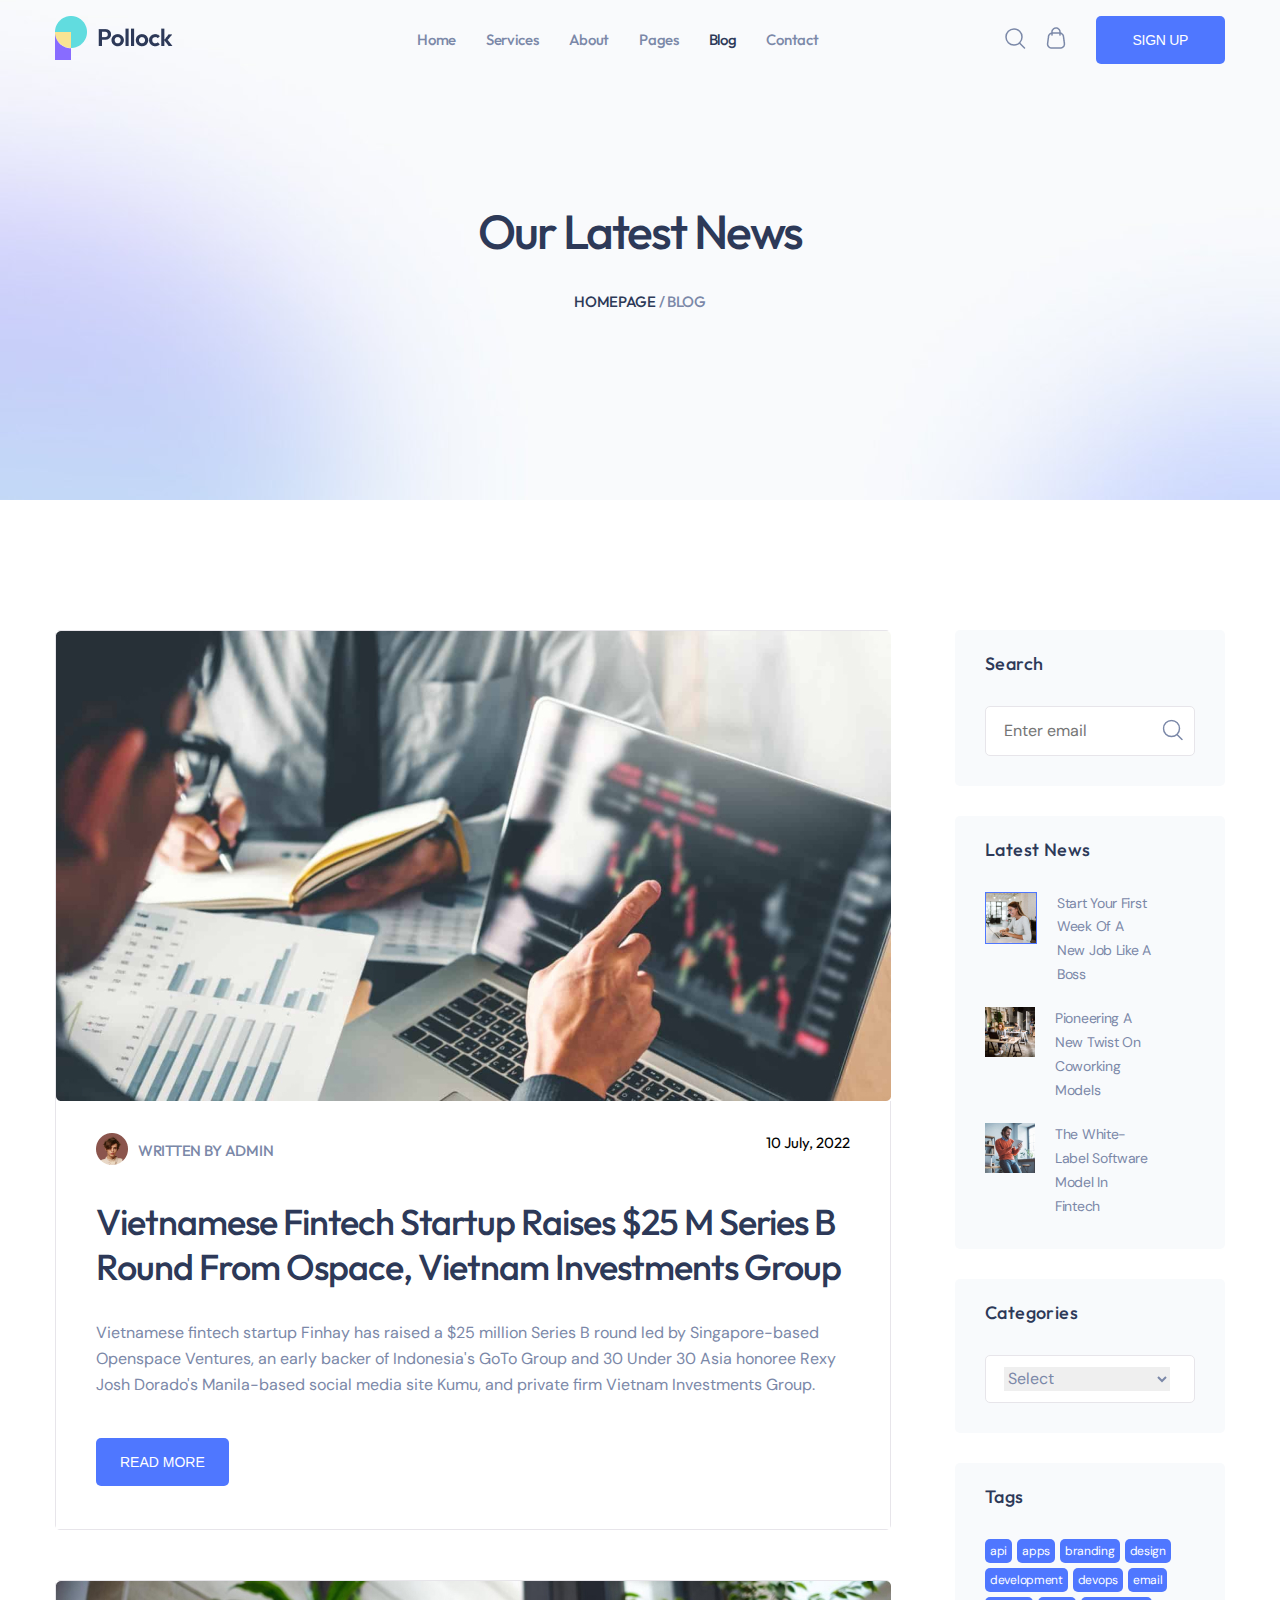
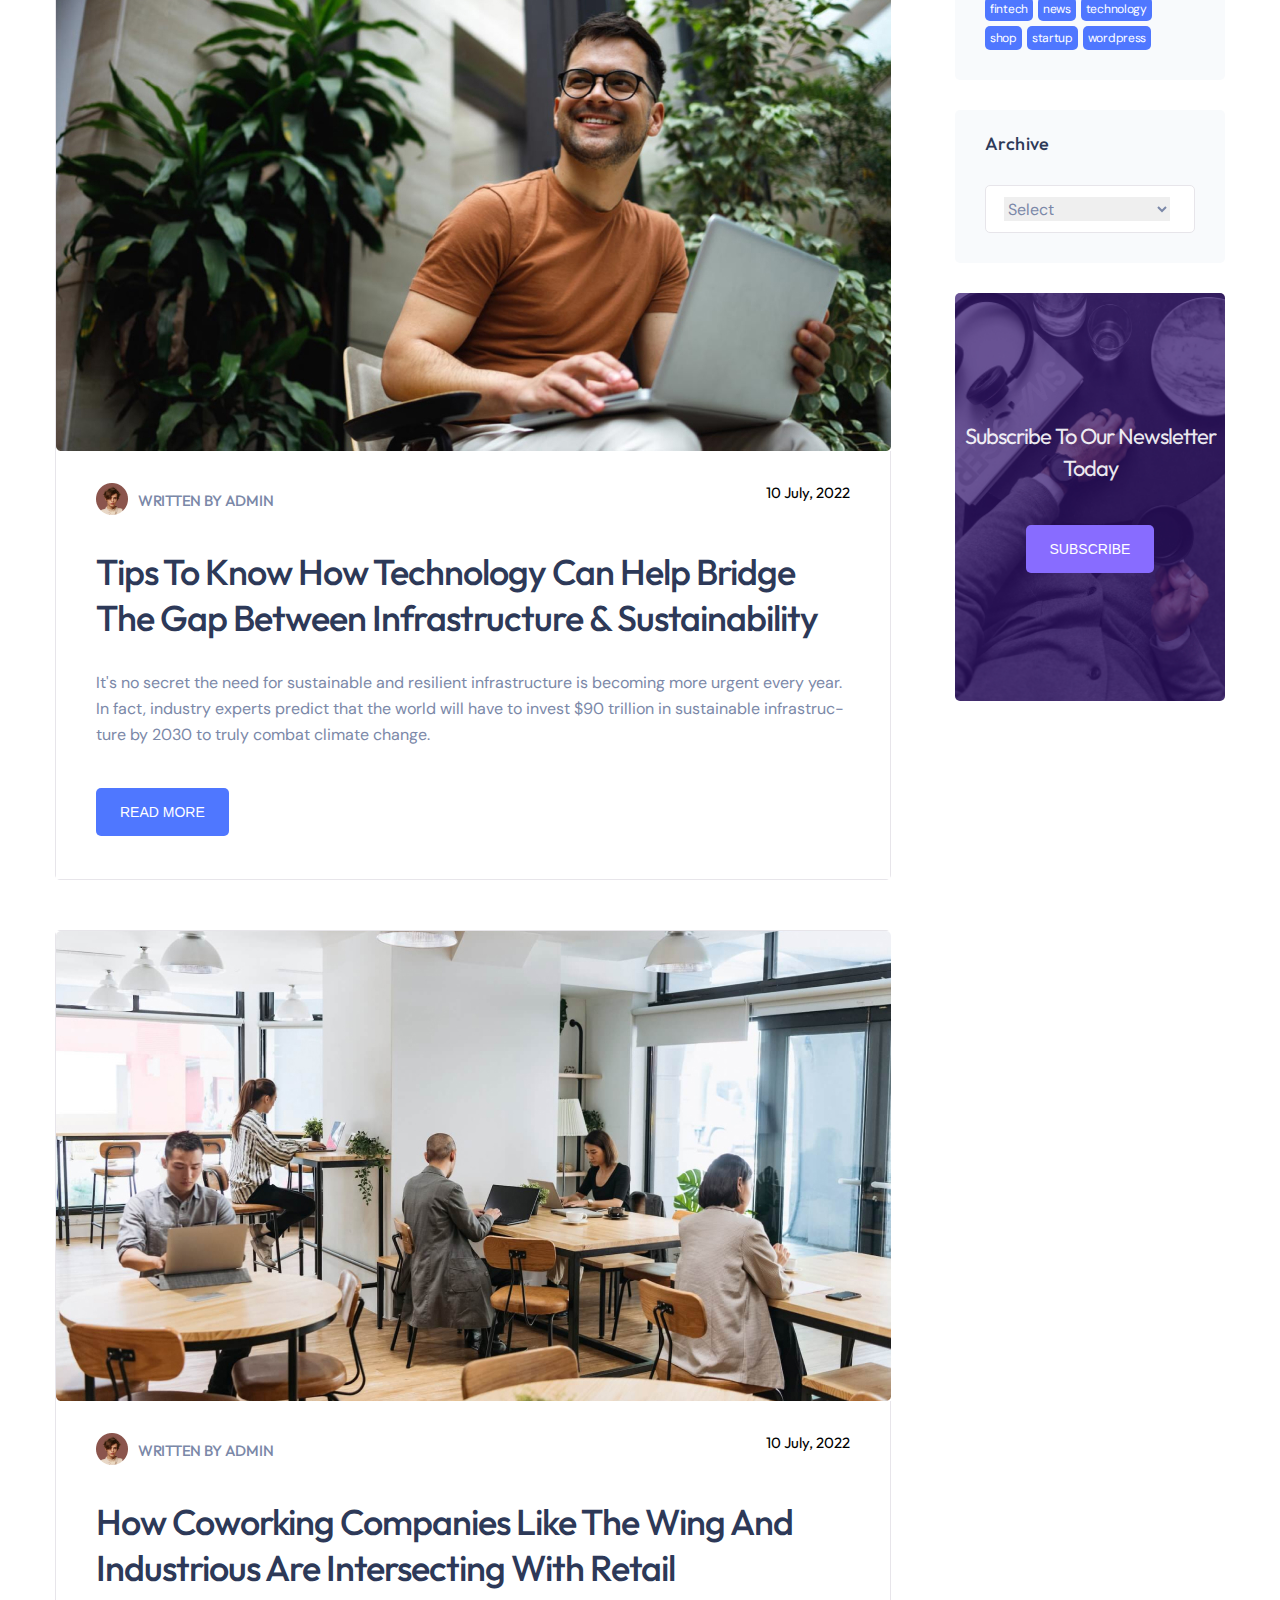
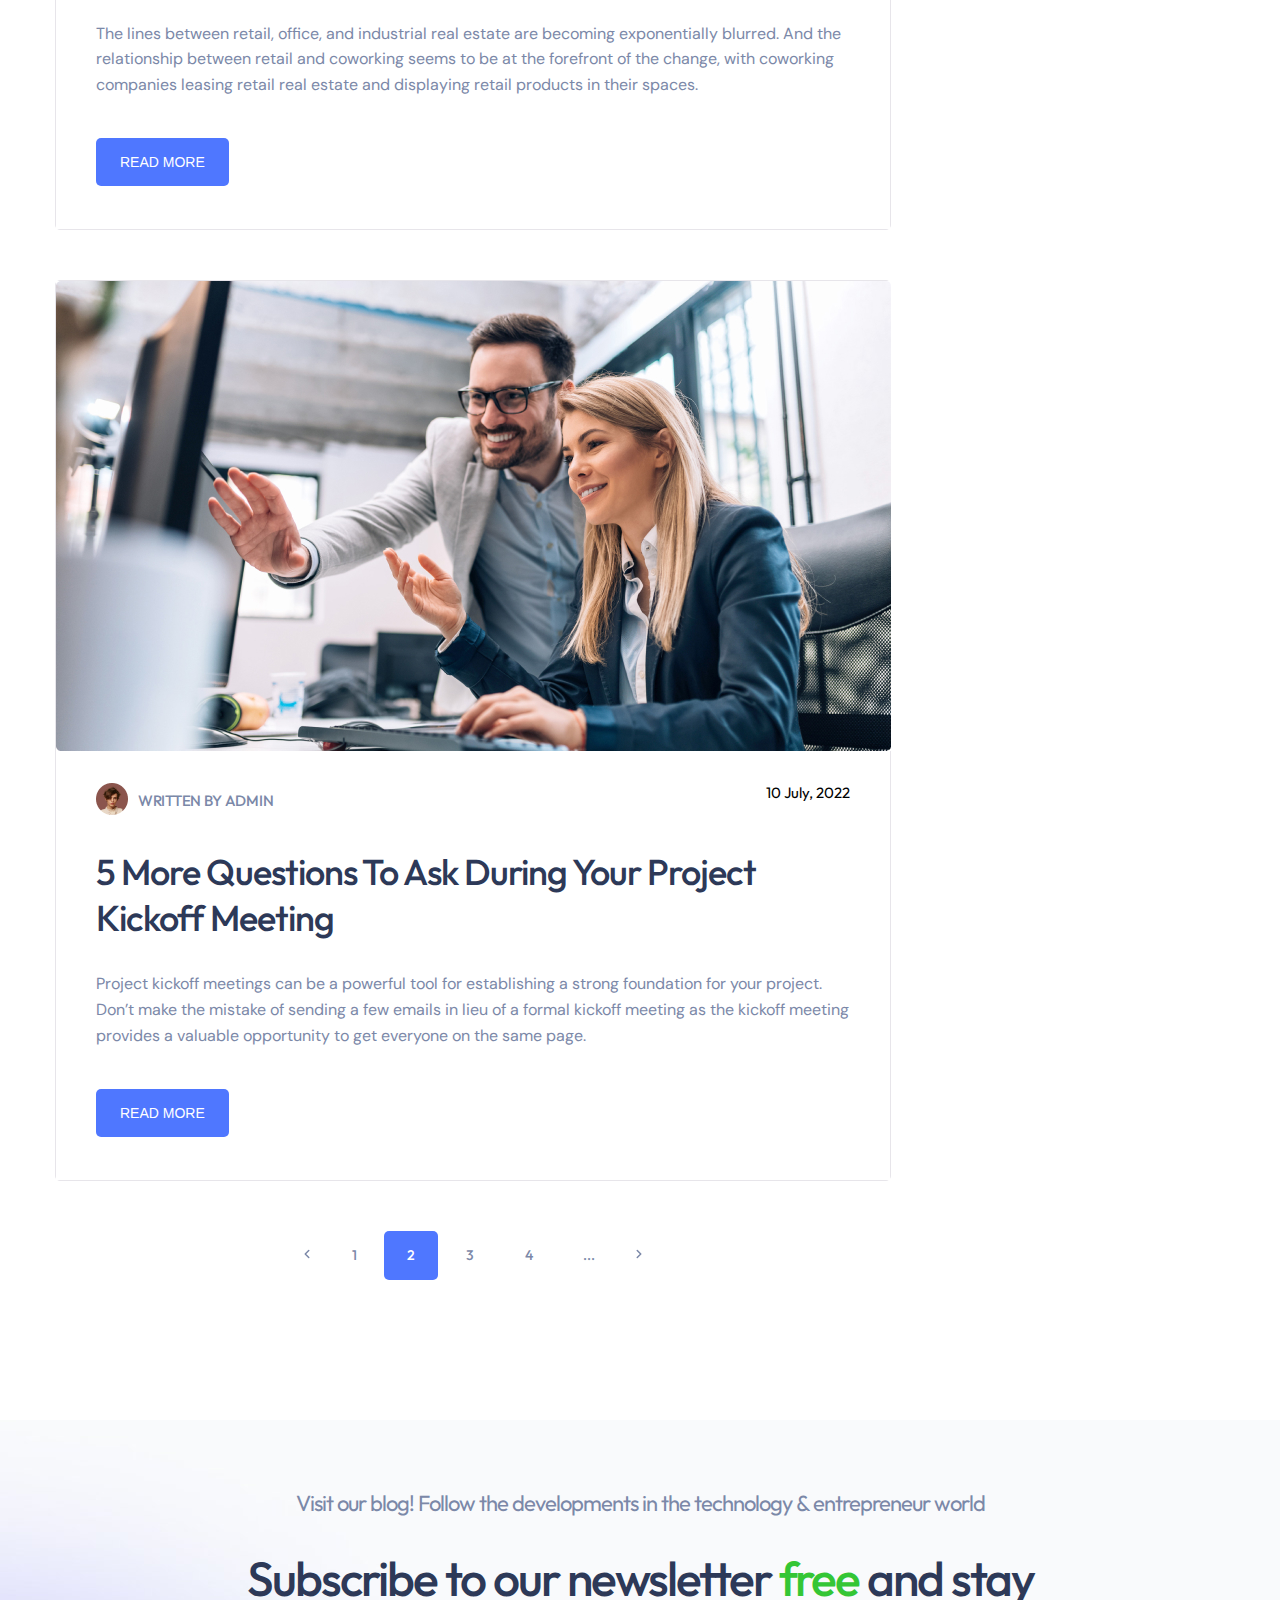
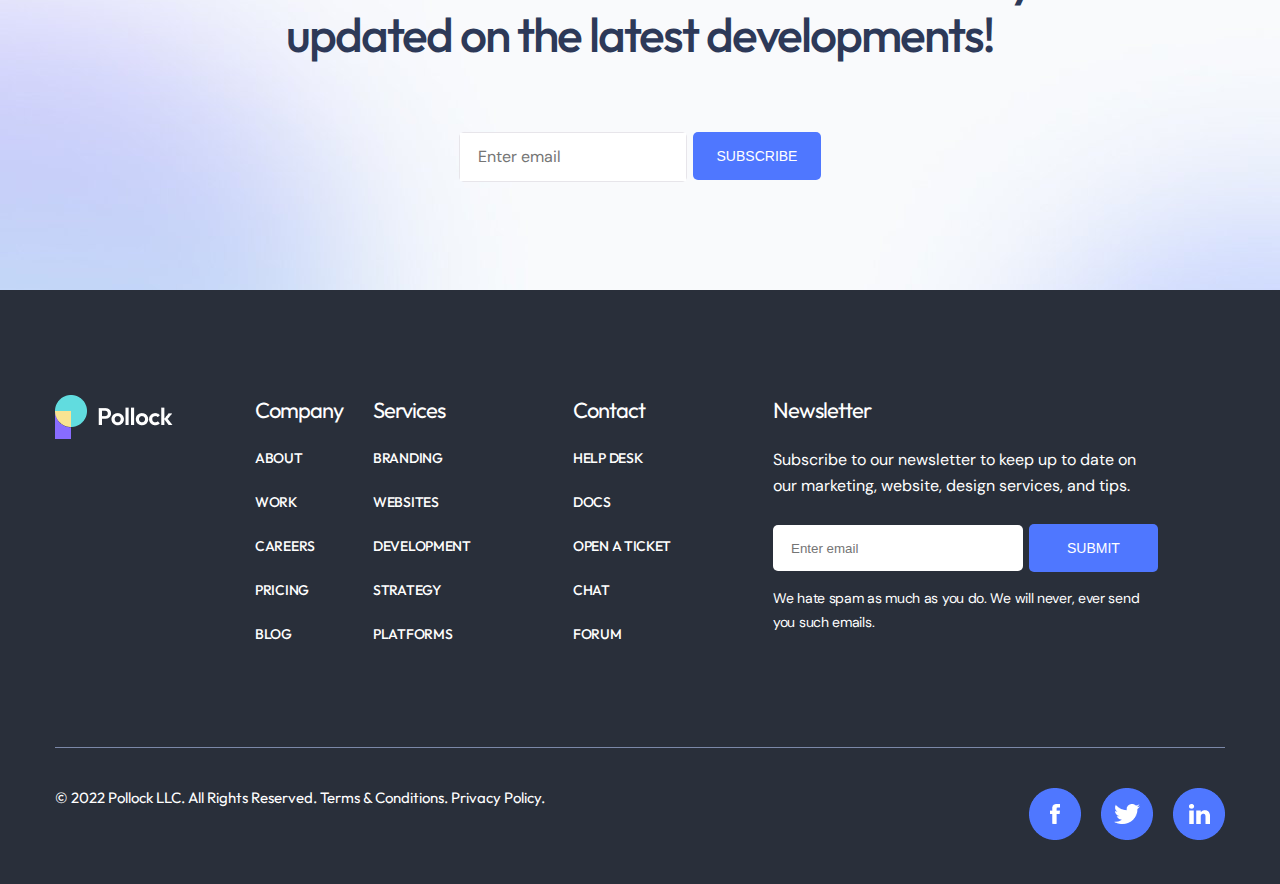
==== public/blogPage.html @ 0c89d036 "add page shopePage and blogPage" ====
<!DOCTYPE html>
<html lang="en">
  <head>
    <meta charset="UTF-8" />
    <meta name="viewport" content="width=device-width, initial-scale=1.0" />
    <link rel="stylesheet" href="../styles.css" />
    <link rel="preconnect" href="https://fonts.googleapis.com" />
    <link rel="preconnect" href="https://fonts.gstatic.com" crossorigin />
    <link
      href="https://fonts.googleapis.com/css2?family=DM+Sans:opsz@9..40&family=Outfit:wght@400;500&display=swap"
      rel="stylesheet"
    />
    <title>Blog Page</title>
  </head>
  <body>
    <div class="app">
      <div class="app-container">
        <div style="background: url(../images/BG.jpg) no-repeat left bottom">
          <header class="header">
            <div class="header__container container">
              <div class="header__logo">
                <div class="header__logo-img">
                  <img src="../images/Logo1.png" alt="logo" />
                </div>
              </div>

              <div class="navbar">
                <ul class="navbar__list-items">
                  <li class="navbar__list-item">
                    <a href="./index.html">Home</a>
                  </li>
                  <li class="navbar__list-item"><a href="#">Services</a></li>
                  <li class="navbar__list-item"><a href="#">About</a></li>
                  <li class="navbar__list-item">
                    <a href="./shopPage.html">Pages</a>
                  </li>
                  <li class="navbar__list-item navbar__list-active">
                    <a href="./blogPage.html">Blog</a>
                  </li>
                  <li class="navbar__list-item"><a href="#">Contact</a></li>
                </ul>
              </div>

              <div class="header__right">
                <div class="header__search-icon">
                  <svg
                    xmlns="http://www.w3.org/2000/svg"
                    width="21"
                    height="21"
                    viewBox="0 0 21 21"
                    fill="none"
                  >
                    <circle
                      cx="9"
                      cy="9"
                      r="8"
                      stroke="#7B88A8"
                      stroke-width="1.5"
                      stroke-linecap="round"
                      stroke-linejoin="round"
                    />
                    <path
                      d="M14.5 14.958L19.5 19.958"
                      stroke="#7B88A8"
                      stroke-width="1.5"
                      stroke-linecap="round"
                      stroke-linejoin="round"
                    />
                  </svg>
                </div>
                <div class="header__bag-icon">
                  <img src="../images/Bag.png" alt="bag-icon" />
                </div>
                <div class="header__sigup-btn">
                  <button class="btn btn-md btn-primary">
                    <span>Sign up</span>
                  </button>
                </div>
              </div>
            </div>
          </header>

          <section class="banner container">
            <div class="banner__content">
              <h1 class="banner__content-title heading heading--lg">
                Our Latest News
              </h1>
              <div class="banner__content-page">
                <p><span>Homepage</span> / Blog</p>
              </div>
            </div>
          </section>
        </div>

        <div class="blog-container container">
          <div class="row" style="margin: 0">
            <div class="post col" style="--col-lg: 9">
              <div class="post-container">
                <div class="post-item">
                  <div class="post-item__img">
                    <img src="../images/post-img1.jpg" alt="post-img" />
                  </div>

                  <div class="post-item__content">
                    <div class="post-item__info">
                      <div class="post-item__info-author">
                        <div class="post-item__author-img">
                          <img
                            src="../images/author-avt.png"
                            alt="author-avt"
                          />
                        </div>
                        <div class="post-info__author-name">
                          Written By Admin
                        </div>
                      </div>
                      <div class="post-info__date">10 July, 2022</div>
                    </div>

                    <h2 class="post-title">
                      Vietnamese Fintech Startup Raises $25 M Series B Round
                      From Ospace, Vietnam Investments Group
                    </h2>
                    <div class="post-description">
                      <p>
                        Vietnamese fintech startup Finhay has raised a $25
                        million Series B round led by Singapore-based Openspace
                        Ventures, an early backer of Indonesia's GoTo Group and
                        30 Under 30 Asia honoree Rexy Josh Dorado's Manila-based
                        social media site Kumu, and private firm Vietnam
                        Investments Group.
                      </p>
                    </div>
                    <div class="post-btn">
                      <button class="btn btn-md btn-primary">Read more</button>
                    </div>
                  </div>
                </div>

                <div class="post-item">
                  <div class="post-item__img">
                    <img src="../images/post-img2.jpg" alt="post-img" />
                  </div>

                  <div class="post-item__content">
                    <div class="post-item__info">
                      <div class="post-item__info-author">
                        <div class="post-item__author-img">
                          <img
                            src="../images/author-avt.png"
                            alt="author-avt"
                          />
                        </div>
                        <div class="post-info__author-name">
                          Written By Admin
                        </div>
                      </div>
                      <div class="post-info__date">10 July, 2022</div>
                    </div>

                    <h2 class="post-title">
                      Tips To Know How Technology Can Help Bridge The Gap
                      Between Infrastructure & Sustainability
                    </h2>
                    <div class="post-description">
                      <p>
                        It's no secret the need for sustainable and resilient
                        infrastructure is becoming more urgent every year. In
                        fact, industry experts predict that the world will have
                        to invest $90 trillion in sustainable infrastruc-ture by
                        2030 to truly combat climate change.
                      </p>
                    </div>
                    <div class="post-btn">
                      <button class="btn btn-md btn-primary">Read more</button>
                    </div>
                  </div>
                </div>

                <div class="post-item">
                  <div class="post-item__img">
                    <img src="../images/post-img3.jpg" alt="post-img" />
                  </div>

                  <div class="post-item__content">
                    <div class="post-item__info">
                      <div class="post-item__info-author">
                        <div class="post-item__author-img">
                          <img
                            src="../images/author-avt.png"
                            alt="author-avt"
                          />
                        </div>
                        <div class="post-info__author-name">
                          Written By Admin
                        </div>
                      </div>
                      <div class="post-info__date">10 July, 2022</div>
                    </div>

                    <h2 class="post-title">
                      How Coworking Companies Like The Wing And Industrious Are
                      Intersecting With Retail
                    </h2>
                    <div class="post-description">
                      <p>
                        The lines between retail, office, and industrial real
                        estate are becoming exponentially blurred. And the
                        relationship between retail and coworking seems to be at
                        the forefront of the change, with coworking companies
                        leasing retail real estate and displaying retail
                        products in their spaces.
                      </p>
                    </div>
                    <div class="post-btn">
                      <button class="btn btn-md btn-primary">Read more</button>
                    </div>
                  </div>
                </div>

                <div class="post-item">
                  <div class="post-item__img">
                    <img src="../images/post-img4.jpg" alt="post-img" />
                  </div>

                  <div class="post-item__content">
                    <div class="post-item__info">
                      <div class="post-item__info-author">
                        <div class="post-item__author-img">
                          <img
                            src="../images/author-avt.png"
                            alt="author-avt"
                          />
                        </div>
                        <div class="post-info__author-name">
                          Written By Admin
                        </div>
                      </div>
                      <div class="post-info__date">10 July, 2022</div>
                    </div>

                    <h2 class="post-title">
                      5 More Questions To Ask During Your Project Kickoff
                      Meeting
                    </h2>
                    <div class="post-description">
                      <p>
                        Project kickoff meetings can be a powerful tool for
                        establishing a strong foundation for your project. Don’t
                        make the mistake of sending a few emails in lieu of a
                        formal kickoff meeting as the kickoff meeting provides a
                        valuable opportunity to get everyone on the same page.
                      </p>
                    </div>
                    <div class="post-btn">
                      <button class="btn btn-md btn-primary">Read more</button>
                    </div>
                  </div>
                </div>

                <div class="pagination">
                  <div class="pagination-arrow__left">
                    <svg
                      xmlns="http://www.w3.org/2000/svg"
                      width="14"
                      height="14"
                      viewBox="0 0 14 14"
                      fill="none"
                    >
                      <path
                        d="M8.75 3.5L5.25 7L8.75 10.5"
                        stroke="#7B88A8"
                        stroke-width="1.5"
                        stroke-linecap="round"
                        stroke-linejoin="round"
                      />
                    </svg>
                  </div>

                  <div class="pagination-item">1</div>
                  <div class="pagination-item pagination-active">2</div>
                  <div class="pagination-item">3</div>
                  <div class="pagination-item">4</div>
                  <div class="pagination-item">...</div>

                  <div class="pagination-arrow__right">
                    <svg
                      xmlns="http://www.w3.org/2000/svg"
                      width="14"
                      height="14"
                      viewBox="0 0 14 14"
                      fill="none"
                    >
                      <path
                        d="M5.25 10.5L8.75 7L5.25 3.5"
                        stroke="#7B88A8"
                        stroke-width="1.5"
                        stroke-linecap="round"
                        stroke-linejoin="round"
                      />
                    </svg>
                  </div>
                </div>
              </div>
            </div>

            <div class="blogsidebar col" style="--col-lg: 3">
              <div class="blogsidebar-item">
                <div class="blogsidebar-item__search">
                  <h2 class="blogsidebar-item__search-title">Search</h2>
                  <div class="blogsidebar-item__search-box">
                    <div class="blogsidebar-item__search-input">
                      <input type="text" placeholder="Enter email" />
                    </div>
                    <div class="blogsidebar-item__search-icon">
                      <svg
                        xmlns="http://www.w3.org/2000/svg"
                        width="21"
                        height="21"
                        viewBox="0 0 21 21"
                        fill="none"
                      >
                        <circle
                          cx="9"
                          cy="9"
                          r="8"
                          stroke="#7B88A8"
                          stroke-width="1.5"
                          stroke-linecap="round"
                          stroke-linejoin="round"
                        />
                        <path
                          d="M14.5 14.958L19.5 19.958"
                          stroke="#7B88A8"
                          stroke-width="1.5"
                          stroke-linecap="round"
                          stroke-linejoin="round"
                        />
                      </svg>
                    </div>
                  </div>
                </div>
              </div>
              <div class="blogsidebar-item">
                <div class="blogsidebar-news">
                  <h2 class="blogsidebar-news__title">Latest News</h2>

                  <div class="blogsidebar-news__item">
                    <div
                      class="blogsidebar-news__item-img blogsidebar-news__item-img-active"
                    >
                      <img src="../images/news-img1.jpg" alt="news-img" />
                    </div>
                    <div class="blogsidebar-news__item-title">
                      <p>Start Your First Week Of A New Job Like A Boss</p>
                    </div>
                  </div>

                  <div class="blogsidebar-news__item">
                    <div class="blogsidebar-news__item-img">
                      <img src="../images/news-img2.jpg" alt="news-img" />
                    </div>
                    <div class="blogsidebar-news__item-title">
                      <p>Pioneering A New Twist On Coworking Models</p>
                    </div>
                  </div>

                  <div class="blogsidebar-news__item">
                    <div class="blogsidebar-news__item-img">
                      <img src="../images/news-img3.jpg" alt="news-img" />
                    </div>
                    <div class="blogsidebar-news__item-title">
                      <p>The White-Label Software Model In Fintech</p>
                    </div>
                  </div>
                </div>
              </div>

              <div class="blogsidebar-item">
                <div class="blogsidebar-category">
                  <h2 class="blogsidebar-category__title">Categories</h2>
                  <div class="blogsidebar-select">
                    <select>
                      <option>Select</option>
                    </select>
                  </div>
                </div>
              </div>

              <div class="blogsidebar-item">
                <div class="blogsidebar-tags">
                  <h2 class="blogsidebar-tags__title">Tags</h2>

                  <div class="blogsidebar-tags__list">
                    <div class="blogsidebar-tags__item">api</div>
                    <div class="blogsidebar-tags__item">apps</div>
                    <div class="blogsidebar-tags__item">branding</div>
                    <div class="blogsidebar-tags__item">design</div>
                    <div class="blogsidebar-tags__item">development</div>
                    <div class="blogsidebar-tags__item">devops</div>
                    <div class="blogsidebar-tags__item">email</div>
                    <div class="blogsidebar-tags__item">fintech</div>
                    <div class="blogsidebar-tags__item">news</div>
                    <div class="blogsidebar-tags__item">technology</div>
                    <div class="blogsidebar-tags__item">shop</div>
                    <div class="blogsidebar-tags__item">startup</div>
                    <div class="blogsidebar-tags__item">wordpress</div>
                  </div>
                  <div></div>
                </div>
              </div>

              <div class="blogsidebar-item">
                <div class="blogsidebar-archive">
                  <h2 class="blogsidebar-category__title">Archive</h2>
                  <div class="blogsidebar-select">
                    <select>
                      <option>Select</option>
                    </select>
                  </div>
                </div>
              </div>

              <div class="blogsidebar-item">
                <div class="blogsidebar-subscribe">
                  <h2 class="blogsidebar-subscribe__title">
                    Subscribe To Our Newsletter Today
                  </h2>
                  <div class="blogsidebar-subscribe__btn">
                    <button class="btn btn-primary btn-md">Subscribe</button>
                  </div>
                </div>
              </div>
            </div>
          </div>
        </div>

        <div
          div
          style="background: url(../images/BG.jpg) no-repeat left bottom"
        >
          <div class="blog-subscribe container">
            <div class="blog-subscribe__description">
              Visit our blog! Follow the developments in the technology &
              entrepreneur world
            </div>
            <h2 class="blog-subscribe__title">
              Subscribe to our newsletter <span>free</span> and stay updated on
              the latest developments!
            </h2>
            <div class="blog-subscribe__box">
              <div class="blog-subscribe__input">
                <input type="text" placeholder="Enter email" />
              </div>
              <div class="blog-subscribe__btn">
                <button class="btn btn-md btn-primary">Subscribe</button>
              </div>
            </div>
          </div>
        </div>

        <footer class="footer">
          <div class="footer-container container">
            <div class="footer-top row">
              <div class="footer-top__item col" style="--col-lg: 2">
                <div class="footer-top__item-logo">
                  <img src="../images/Logo.png" alt="logo" />
                </div>
              </div>

              <div class="footer-top__item col" style="-col-lg: 2">
                <div class="footer-top__detail">
                  <h4 class="footer-top__detail-title">company</h4>
                  <ul class="footer-top__detail-list">
                    <li class="footer-top__detail-item">
                      <a href="#">about</a>
                    </li>
                    <li class="footer-top__detail-item">
                      <a href="#">work</a>
                    </li>
                    <li class="footer-top__detail-item">
                      <a href="#">careers</a>
                    </li>
                    <li class="footer-top__detail-item">
                      <a href="#">pricing</a>
                    </li>
                    <li class="footer-top__detail-item">
                      <a href="#">blog</a>
                    </li>
                  </ul>
                </div>
              </div>

              <div class="footer-top__item col" style="--col-lg: 2">
                <div class="footer-top__detail">
                  <h4 class="footer-top__detail-title">Services</h4>
                  <ul class="footer-top__detail-list">
                    <li class="footer-top__detail-item">
                      <a href="#">Branding</a>
                    </li>
                    <li class="footer-top__detail-item">
                      <a href="#">Websites</a>
                    </li>
                    <li class="footer-top__detail-item">
                      <a href="#">Development</a>
                    </li>
                    <li class="footer-top__detail-item">
                      <a href="#">Strategy</a>
                    </li>
                    <li class="footer-top__detail-item">
                      <a href="#">Platforms</a>
                    </li>
                  </ul>
                </div>
              </div>

              <div class="footer-top__item col" style="--col-lg: 2">
                <div class="footer-top__detail">
                  <h4 class="footer-top__detail-title">Contact</h4>
                  <ul class="footer-top__detail-list">
                    <li class="footer-top__detail-item">
                      <a href="#">Help Desk</a>
                    </li>
                    <li class="footer-top__detail-item">
                      <a href="#">Docs</a>
                    </li>
                    <li class="footer-top__detail-item">
                      <a href="#">Open a Ticket</a>
                    </li>
                    <li class="footer-top__detail-item">
                      <a href="#">Chat</a>
                    </li>
                    <li class="footer-top__detail-item">
                      <a href="#">Forum</a>
                    </li>
                  </ul>
                </div>
              </div>

              <div class="footer-top__item col" style="--col-lg: 4">
                <div class="footer-top__detail">
                  <h4 class="footer-top__detail-title">Newsletter</h4>
                  <div class="footer-top__detail-description">
                    <p>
                      Subscribe to our newsletter to keep up to date on our
                      marketing, website, design services, and tips.
                    </p>
                  </div>
                  <div class="footer-top__detail-submit">
                    <div class="footer-top__detail-submit-input">
                      <input type="text" placeholder="Enter email" />
                    </div>
                    <div class="footer-top__detail-submit-btn">
                      <button class="btn btn-md btn-primary">
                        <span>Submit</span>
                      </button>
                    </div>
                  </div>
                  <div class="footer-top__detail-description-2">
                    <p>
                      We hate spam as much as you do. We will never, ever send
                      you such emails.
                    </p>
                  </div>
                </div>
              </div>
            </div>

            <div class="footer-bottom">
              <div class="footer-bottom__copy-right">
                <p>
                  © 2022 Pollock LLC. All Rights Reserved. Terms & Conditions.
                  Privacy Policy.
                </p>
              </div>
              <div class="footer-bottom__social">
                <div>
                  <a href="#"
                    ><img src="../images/Facebook.png" alt="facebook"
                  /></a>
                </div>
                <div>
                  <a href="#"
                    ><img src="../images/Twitter.png" alt="twitter"
                  /></a>
                </div>
                <div>
                  <a href="#"
                    ><img src="../images/LinkedIn.png" alt="linkedin"
                  /></a>
                </div>
              </div>
            </div>
          </div>
        </footer>
      </div>
    </div>
  </body>
</html>
---- styles.css ----
* {
  padding: 0;
  margin: 0;
  box-sizing: border-box;
}

:root {
  --grid: 12;
  --grid-container-width: 1200px;
  --grid-container-gap: 15px;
  --grid-col-gap-vertical: 30px;
  --grid-col-gap-horizontal: 30px;
  --primary-color: #4f77ff;
  --text-color: #2d3958;
  --sub-text-color: #7b88a8;
  --lines-gray-line: #e7e5ea;
  --bgbg-light-alt: #f7f5f1;
  --bgbg-light: #f8fafc;
  --text-color-purple: #886cff;
  --action-green: #34c635;
  --bgbg-gray: #292f3a;
  --line-color: #7b88a8;
  --text-text: #888682;
}

body {
  font-size: 15px;
  font-family: "Outfit", sans-serif;
}

.container {
  max-width: var(--grid-container-width);
  margin: auto;
  padding-left: var(--grid-container-gap);
  padding-right: var(--grid-container-gap);
}

.row {
  display: flex;
  flex-wrap: wrap;
  margin-left: calc(var(--grid-col-gap-horizontal) / -2);
  margin-right: calc(var(--grid-col-gap-horizontal) / -2);
  margin-top: calc(var(--grid-col-gap-vertical) * -1);
}

.col {
  width: calc(var(--col-xs) / var(--grid) * 100%);
  padding-left: calc(var(--grid-col-gap-horizontal) / 2);
  padding-right: calc(var(--grid-col-gap-horizontal) / 2);
  padding-top: var(--grid-col-gap-vertical);
}

@media (max-width: 768px) {
  .col {
    width: calc(var(--col-sm) / var(--grid) * 100%);
  }
}
@media (min-width: 769px) and (max-width: 992px) {
  .col {
    width: calc(var(--col-md) / var(--grid) * 100%);
  }
}
@media (min-width: 1100px) {
  .col {
    width: calc(var(--col-lg) / var(--grid) * 100%);
  }
}
.header {
  padding-top: 16px;
}

.header__container {
  display: flex;
  justify-content: space-between;
}

.header__logo {
  display: flex;
  align-items: center;
  gap: 10px;
}

.navbar {
  display: flex;
  align-items: center;
}

.navbar__list-items {
  display: flex;
  list-style: none;
  gap: 30px;
}

.navbar__list-item a {
  color: var(--sub-text-color);
  text-decoration: none;
  font-weight: 500;
  line-height: 160%;
  letter-spacing: -0.3px;
}

.navbar__list-active a {
  color: var(--text-color);
}

.header__right {
  display: flex;
  align-items: center;
}

.header__bag-icon {
  margin: 0 30px 0 20px;
}

.header__sigup-btn button {
  letter-spacing: -0.3px;
}
.header__sigup-btn button span {
  padding: 0 13px;
}

.hero {
  padding-top: 152px;
  padding-bottom: 512px;
}

.hero__content {
  display: flex;
  flex-direction: column;
  align-items: center;
}

.hero__content-title {
  padding: 0 250px;
  font-size: 72px;
  font-style: normal;
  font-weight: 500;
  line-height: 108.333%; /* 108.333% */
  letter-spacing: -2px;
  text-align: center;
  color: var(--text-color);
}

.hero__content-description {
  margin-top: 39px;
  max-width: 48%;
}
.hero__content-description p {
  font-size: 18px;
  font-weight: 400;
  line-height: 155.556%;
  letter-spacing: -0.3;
  font-family: "DM Sans", sans-serif;
  color: var(--sub-text-color);
  text-align: center;
}

.hero__booking {
  margin-top: 70px;
  display: flex;
  align-items: center;
}

.hero__booking-btn span {
  padding: 0 4px;
}

.hero__instruct {
  display: flex;
  align-items: center;
}

.hero__instruct-playicon {
  fill: var(--bgbg-white, #fff);
  filter: drop-shadow(0px 5px 20px rgba(18, 2, 47, 0.15));
}

.hero__instruct-description {
  text-transform: uppercase;
  font-size: 15px;
  font-style: normal;
  font-weight: 500;
  line-height: 160%;
  letter-spacing: -0.3px;
}

.hero__imgs .hero__img-1 {
  position: absolute;
  top: 357px;
  left: 220px;
}
.hero__imgs .hero__img-2 {
  position: absolute;
  top: 299px;
  right: 134px;
}
.hero__imgs .hero__img-3 {
  position: absolute;
  top: 680px;
  left: 584px;
}
.hero__imgs .hero__img-4 {
  position: absolute;
  top: 469px;
  right: 418px;
}
.hero__imgs .hero__img-item {
  position: relative;
  display: flex;
  align-items: flex-end;
  gap: 10px;
}
.services {
  padding-top: 120px;
  position: relative;
}

.services__content {
  display: flex;
  flex-direction: column;
  align-items: center;
  justify-content: center;
  text-align: center;
  gap: 30px;
}

.services__content-title {
  padding: 0 180px;
  text-transform: capitalize;
}

.services__content-description {
  color: var(--sub-text-color);
  font-family: " DM Sans", sans-serif;
  font-size: 18px;
  font-style: normal;
  font-weight: 400;
  line-height: 28px; /* 155.556% */
  letter-spacing: -0.3px;
}

.services__card {
  margin-top: 80px;
  justify-content: center;
  gap: 30px;
}

.services__card-item {
  border: 1px solid var(--lines-gray-line);
  width: 370px;
  height: 330px;
  border-radius: 12px;
}
.services__card-item:hover {
  box-shadow: 0px 20px 50px 0px rgba(79, 119, 255, 0.2);
  cursor: pointer;
}
.services__card-item .services__card-content {
  display: flex;
  flex-direction: column;
  justify-content: center;
  align-items: center;
  text-align: center;
}
.services__card-item .services__card-content .services__card-img {
  padding-top: 10px;
}
.services__card-item .services__card-content .services__card-title {
  margin: 38px 0 20px;
  font-size: 22px;
  font-style: normal;
  font-weight: 400;
  line-height: 145.455%; /* 145.455% */
  letter-spacing: -1px;
}
.services__card-item .services__card-content .services__card-description {
  font-size: 16px;
  font-style: normal;
  font-weight: 400;
  line-height: 162.5%; /* 162.5% */
  color: var(--sub-text-color);
  width: 270px;
  margin-bottom: 64px;
}

.services__btn-view {
  display: flex;
  justify-content: center;
  align-items: center;
  margin-top: 70px;
}

.services__uinion {
  position: absolute;
  top: 640px;
  right: -54px;
}

.cooperate {
  margin-top: 120px;
  display: flex;
  flex-direction: column;
  align-items: center;
}

.cooperate__title {
  margin-bottom: 80px;
  letter-spacing: -1px;
  text-align: center;
  color: #000 !important;
  font-size: 36px;
  line-height: 127.778%;
  font-style: normal;
  color: var(--text-color);
  font-weight: 500;
}

.cooperate__items {
  width: 915px;
}

.btn {
  text-transform: uppercase;
  color: #fff;
  border: none;
  border-radius: 5px;
  font-weight: 500;
  line-height: 24px;
}
.btn:hover {
  cursor: pointer;
}

.btn-primary {
  background-color: var(--primary-color);
}

.btn-secondary {
  background-color: var(--action-green);
}

.btn-sm {
  padding: 4px 12px;
}

.btn-md {
  font-size: 14px;
  padding: 12px 24px;
}

.btn-lg {
  font-size: 15px;
  padding: 16px 24px 16px 24px;
}

.btn-toggled {
  height: 33px;
  width: 72px;
  border-radius: 20px;
  background-color: #e7e5ea;
  position: relative;
  transition: all 0.3s ease;
}
.btn-toggled:hover {
  cursor: pointer;
}
.btn-toggled .status {
  height: 21px;
  width: 21px;
  border-radius: 50%;
  background-color: var(--action-green);
  position: absolute;
  top: 6px;
  right: 30px;
  transition: transform 0.8s ease;
  transform: translateX(-50%);
}
.btn-toggled .actived {
  left: unset;
  left: 30px;
  transform: translateX(50%);
}

.office-options {
  margin-top: 120px;
}

.office-options__container {
  width: 1300px;
  margin: 0 auto;
  padding: 100px 65px;
  background-color: var(--bgbg-light-alt);
  display: flex;
  justify-content: space-between;
  align-items: center;
}

.office-options__title {
  font-size: 36px;
  font-style: normal;
  font-weight: 500;
  line-height: 127.778%; /* 127.778% */
  letter-spacing: -1px;
  color: var(--text-color);
  padding-right: 70px;
}

.office-options__item {
  display: flex;
  gap: 30px;
}

.office-options__img img {
  border-radius: 50%;
}

.office-options__item-img-meeting {
  height: 70px;
  width: 70px;
  border-radius: 50%;
  background-color: var(--primary-color);
  display: flex;
  justify-content: center;
  align-items: center;
}

.office-options__content {
  display: flex;
  flex-direction: column;
  gap: 10px;
}

.office-options__content-title {
  letter-spacing: 0.4px;
  font-size: 18px;
  font-style: normal;
  font-weight: 500;
  line-height: 155.556%; /* 155.556% */
  color: var(--text-color);
}

.office-options__content-description {
  font-size: 16px;
  font-style: normal;
  font-weight: 400;
  line-height: 162.5%; /* 162.5% */
  color: var(--sub-text-color);
  width: 270px;
}

.office-feature {
  padding-top: 120px;
}

.office-feature__container {
  display: flex;
  gap: 130px;
  position: relative;
}

.office-feature__left {
  padding-bottom: 120px;
}

.office-feature__img {
  width: 670px;
  height: 500px;
  border-radius: 20px;
}

.office-feature__info {
  display: flex;
  justify-content: space-between;
  margin: 40px 0 25px;
}

.office-feature__address {
  letter-spacing: -1px;
  font-size: 22px;
  font-style: normal;
  font-weight: 400;
  line-height: 145.455%; /* 145.455% */
  letter-spacing: -1px;
}

.office-feature__price {
  font-size: 22px;
  font-style: normal;
  font-weight: 400;
  line-height: 145.455%; /* 145.455% */
  letter-spacing: -1px;
  color: var(--sub-text-color);
}

.office-feature__description {
  font-size: 18px;
  font-style: normal;
  font-weight: 400;
  line-height: 155.556%; /* 155.556% */
  letter-spacing: -0.3px;
  color: var(--sub-text-color);
  padding-right: 130px;
}

.office-feature__title {
  letter-spacing: -0.84px;
}

.office-feature__description-2 {
  margin: 40px 0 60px;
  padding-right: 20px;
}
.office-feature__description-2 p {
  color: var(--sub-text-color);
  font-size: 18px;
  font-style: normal;
  font-weight: 400;
  line-height: 155.556%; /* 155.556% */
  letter-spacing: -0.3px;
}

.office-feature__view-all {
  display: flex;
  gap: 10px;
}

.office-feature__view-title {
  font-size: 15px;
  font-style: normal;
  font-weight: 500;
  line-height: 171.429%; /* 160% */
  letter-spacing: -0.3px;
  text-transform: uppercase;
  color: var(--text-color-purple);
}

.office-feature__direct-btn {
  display: flex;
  gap: 15px;
  margin-top: 98px;
}
.office-feature__direct-btn .office-feature__btn-right img:hover {
  cursor: pointer;
  fill: var(#fff);
  filter: drop-shadow(0px 20px 50px rgba(79, 119, 255, 0.2));
  border-radius: 50%;
  border: 1px solid #fff;
}

.office-feature__union {
  position: absolute;
  top: 440px;
  left: -70px;
}

.office-space {
  background-color: var(--bgbg-light-alt);
}

.office-space__container {
  position: relative;
}

.office-space__heading {
  padding: 110px 0 900px;
  display: flex;
  flex-direction: column;
  gap: 30px;
  justify-content: center;
  align-items: center;
  text-align: center;
}

.office-space__title {
  color: var(--text-color);
  padding: 0 130px;
}

.office-space__description {
  color: var(--sub-text-color);
  font-size: 18px;
  font-style: normal;
  font-weight: 400;
  line-height: 155.556%; /* 155.556% */
  letter-spacing: -0.3px;
}

.office-space__info {
  width: 570px;
  border-radius: 20px;
  padding: 60px 100px 40px;
  box-shadow: 0px 60px 40px 0px rgba(18, 2, 47, 0.1);
  position: absolute;
  top: 352px;
  left: 14px;
  background-color: #fff;
  z-index: 10;
}

.office-space__info-name {
  font-family: "DM Sans", sans-serif;
  font-size: 18px;
  font-style: normal;
  font-weight: 400;
  line-height: 155.556%; /* 155.556% */
  letter-spacing: -0.3px;
  color: var(--primary-color);
}

.office-space__info-title {
  font-size: 36px;
  font-style: normal;
  font-weight: 500;
  line-height: 127.778%; /* 127.778% */
  letter-spacing: -1px;
  padding: 30px 0;
}

.office-space__info-description {
  font-size: 18px;
  font-style: normal;
  font-weight: 400;
  line-height: 155.556%; /* 155.556% */
  letter-spacing: -0.3px;
  color: var(--sub-text-color);
  padding-right: 20px;
}

.office-space__info-more-info {
  padding-top: 40px;
  display: flex;
  align-items: center;
  gap: 10px;
}
.office-space__info-more-info .office-space__info-learn {
  color: var(--sub-text-color);
  text-transform: uppercase;
}
.office-space__info-indicator {
  padding-top: 55px;
  text-align: center;
}

.office-space__img-1 {
  position: absolute;
  top: 402px;
  right: 118px;
  z-index: 10;
}
.office-space__img-1 img {
  border-radius: 20px;
}

.office-space__img-2 {
  position: absolute;
  top: 602px;
  right: 14px;
}
.office-space__img-2 img {
  border-radius: 20px;
}

.office-space__union-1 {
  position: absolute;
  top: 522px;
  left: 50%;
  transform: translateX(-10%);
  z-index: 100;
}

.office-space__union-2 {
  position: absolute;
  top: 950px;
  right: -96px;
}

.office-sample {
  margin-top: 120px;
  margin-bottom: 120px;
  display: flex;
  flex-direction: column;
  justify-content: center;
  align-items: center;
  text-align: center;
  gap: 50px;
  position: relative;
}

.office-sample__title {
  padding: 0 140px;
  padding-bottom: 50px;
  font-size: 42px;
  font-style: normal;
  font-weight: 500;
  line-height: 119.048%; /* 119.048% */
  letter-spacing: -0.84px;
}

.office-sample__item {
  display: flex;
  gap: 30px;
}

.office-sample__item-detail {
  display: flex;
  flex-direction: column;
  align-items: flex-start;
  gap: 30px;
}

.office-sample__item-img img {
  border-radius: 20px;
}

.office-sample__item-place {
  font-size: 22px;
  font-style: normal;
  font-weight: 400;
  line-height: 145.455%; /* 145.455% */
  letter-spacing: -1px;
  color: var(--primary-color);
  text-transform: capitalize;
}

.office-sample__union {
  position: absolute;
  top: 48%;
  transform: translateY(-50%);
  left: -74px;
}

.office-price {
  padding-top: 120px;
  display: flex;
  flex-direction: column;
  justify-content: center;
  align-items: center;
  gap: 100px;
}

.office-price__heading {
  display: flex;
  flex-direction: column;
  justify-content: center;
  align-items: center;
  text-align: center;
  gap: 30px;
}

.office-pirce__heading-title {
  color: var(--text-color);
}

.office-pirce__heading-description {
  font-size: 22px;
  font-style: normal;
  font-weight: 400;
  line-height: 145.455%; /* 145.455% */
  letter-spacing: -1px;
  color: var(--sub-text-color);
}

.office-price__btns {
  display: flex;
  gap: 16px;
}

.office-price__btn-item {
  display: flex;
  gap: 16px;
}

.office-price__btn-tag {
  font-family: "DM Sans", sans-serif;
  font-size: 18px;
  font-style: normal;
  font-weight: 400;
  line-height: 155.556%; /* 155.556% */
  letter-spacing: -0.3px;
  color: var(--sub-text-color);
}

.office-price__btn-img img {
  border-radius: 20px;
}

.office-price__option {
  position: relative;
}

.office-price__option-detail {
  padding: 0 33px;
  display: flex;
  flex-direction: column;
  justify-content: center;
  align-items: center;
  text-align: center;
  background-color: #fff;
  border: 1px solid #e7e5ea;
  border-radius: 10px 10px 0 0;
  padding-bottom: 58px;
}

.office-price__option-name {
  font-size: 18px;
  font-style: normal;
  font-weight: 500;
  line-height: 155.556%; /* 155.556% */
  letter-spacing: 0.4px;
  padding-top: 35px;
  color: var(--primary-color);
}

.office-price__option-price {
  padding: 20px 0 10px;
  font-style: normal;
  font-weight: 500;
  line-height: 127.778%;
  letter-spacing: -2px;
  color: var(--text-color);
  font-size: 36px;
}
.office-price__option-price span {
  font-size: 64px;
}

.office-price__option-description {
  font-family: "DM Sans", sans-serif;
  font-size: 16px;
  font-style: normal;
  font-weight: 400;
  line-height: 162.5%; /* 162.5% */
  color: var(--sub-text-color);
  width: 58%;
  padding-bottom: 40px;
}

.office-price__option-info {
  display: flex;
  flex-direction: column;
  gap: 15px;
}

.office-price__option-info-item {
  display: flex;
  gap: 12px;
  align-items: center;
}

.office-price__option-info-content {
  font-size: 22px;
  font-style: normal;
  font-weight: 400;
  line-height: 145.455%; /* 145.455% */
  letter-spacing: -1px;
  color: var(--text-color);
}

.office-price__option-btn {
  width: 100%;
}
.office-price__option-btn button {
  width: 100%;
  border-radius: 0px 0px 10px 10px;
  padding: 17px 0 19px;
}

.office-price__union {
  position: absolute;
  top: 30px;
  right: -64px;
}

.office-advise {
  margin-top: 120px;
  margin-bottom: 120px;
  display: flex;
  flex-direction: column;
  justify-content: center;
  align-items: center;
  gap: 90px;
}

.office-advise__heading {
  display: flex;
  flex-direction: column;
  justify-content: center;
  align-items: center;
  text-align: center;
  gap: 30px;
}

.office-advise__heading-title {
  color: var(--text-color);
}

.office-advise__heading-description {
  font-size: 22px;
  font-style: normal;
  font-weight: 400;
  line-height: 145.455%; /* 145.455% */
  letter-spacing: -1px;
  color: var(--sub-text-color);
  padding: 0 240px;
}

.office-advise__btn button span {
  padding: 0 2px;
}

.client-comment {
  padding-top: 120px;
  padding-bottom: 120px;
  background-color: var(--bgbg-light-alt);
}

.client-comment__container {
  display: flex;
  flex-direction: column;
  align-items: center;
  justify-content: center;
  gap: 80px;
}

.client-comment__heading {
  display: flex;
  flex-direction: column;
  align-items: center;
  justify-content: center;
  text-align: center;
  gap: 30px;
}

.client-comment__heading-title {
  color: var(--text-color);
}

.client-comment__heading-description {
  font-family: "DM Sans", sans-serif;
  font-size: 18px;
  font-style: normal;
  font-weight: 400;
  line-height: 155.556%; /* 155.556% */
  letter-spacing: -0.3px;
  color: var(--sub-text-color);
}

.client-comment__rating {
  position: relative;
}

.client-comment__rating-content {
  background-color: #fff;
  border-radius: 20px;
  display: flex;
  flex-direction: column;
  justify-content: center;
  align-items: center;
}

.client-comment__rating-img {
  padding-top: 35px;
}

.client-comment__rating-name {
  padding: 10px 0 5px;
  font-size: 22px;
  font-style: normal;
  font-weight: 400;
  line-height: 145.455%; /* 145.455% */
  letter-spacing: -1px;
}

.client-comment__rating-job {
  font-family: "DM Sans", sans-serif;
  font-size: 16px;
  font-style: normal;
  font-weight: 400;
  line-height: 162.5%; /* 162.5% */
  color: var(--sub-text-color);
}

.client-comment__rating-rating {
  padding: 20px 0 30px;
}

.client-comment__rating-description {
  font-family: "DM Sans", sans-serif;
  font-size: 18px;
  font-style: normal;
  font-weight: 400;
  line-height: 155.556%; /* 155.556% */
  text-align: center;
  letter-spacing: -0.3px;
  color: var(--sub-text-color);
  padding: 0px 36px;
  padding-bottom: 45px;
}

.client-comment__union {
  position: absolute;
  top: 30px;
  left: -76px;
}

.heading {
  font-style: normal;
  color: var(--text-color);
  font-weight: 500;
}

.heading--md {
  font-size: 42px;
  line-height: 119.048%;
}

.heading--lg {
  font-size: 48px;
  line-height: 116.667%;
  letter-spacing: -2px;
}

.text-gradient {
  background: linear-gradient(to bottom, #61dcdf 0%, #886cff 100%);
  -webkit-background-clip: text;
  color: transparent;
  font-weight: 500;
}

.footer {
  background-color: var(--bgbg-gray);
  color: #fff;
}

.footer-container {
  justify-content: center;
  align-items: center;
}

.footer-top {
  padding: 75px 0 100px;
}

.footer-top__detail-title {
  color: #fff;
  text-transform: capitalize;
  font-size: 22px;
  font-style: normal;
  font-weight: 400;
  line-height: 145.455%; /* 145.455% */
  letter-spacing: -1px;
}

.footer-top__detail-description {
  font-family: "DM Sans", sans-serif;
  font-size: 16px;
  font-style: normal;
  font-weight: 400;
  line-height: 162.5%; /* 162.5% */
  padding: 20px 0 25px;
}

.footer-top__detail-list {
  list-style: none;
}

.footer-top__detail-item {
  padding-top: 20px;
  text-transform: uppercase;
  display: flex;
  flex-direction: column;
  gap: 10px;
}
.footer-top__detail-item a {
  text-decoration: none;
  color: #fff;
  font-size: 14px;
  font-style: normal;
  font-weight: 500;
  line-height: 171.429%; /* 171.429% */
  letter-spacing: -0.3px;
}

.footer-top__detail-submit {
  display: flex;
  gap: 6px;
  align-items: center;
}

.footer-top__detail-submit-input {
  border-radius: 5px;
}
.footer-top__detail-submit-input input {
  outline: none;
  border: none;
  padding: 16px 55px 15px 18px;
  border-radius: 5px;
}

.footer-top__detail-submit-btn button span {
  padding: 0 14px;
}

.footer-top__detail-description-2 {
  margin-top: 15px;
  font-family: "DM Sans", sans-serif;
  font-size: 14px;
  font-style: normal;
  font-weight: 400;
  line-height: 171.429%; /* 171.429% */
  letter-spacing: -0.3px;
}

.footer-bottom {
  display: flex;
  justify-content: space-between;
  padding: 40px 0;
  border-top: 1px solid var(--line-color);
}

.footer-bottom__social {
  display: flex;
  gap: 20px;
}

.banner {
  padding: 140px 0 186px;
}

.banner__content {
  display: flex;
  flex-direction: column;
  justify-content: center;
  align-items: center;
  gap: 30px;
}

.banner__content-title {
  letter-spacing: -2px;
}

.banner__content-page {
  color: var(--sub-text-color);
}
.banner__content-page p {
  font-size: 15px;
  font-style: normal;
  font-weight: 500;
  line-height: 160%; /* 160% */
  letter-spacing: -0.3px;
  text-transform: uppercase;
}
.banner__content-page p span {
  color: var(--text-color);
}

.post-container {
  display: flex;
  flex-direction: column;
  gap: 50px;
  margin-right: 34px;
}

.post-item {
  border-radius: 5px;
  display: flex;
  flex-direction: column;
  align-items: center;
  border: 1px solid var(--lines-gray-line);
}

.post-item__content {
  background-color: #fff;
  display: grid;
  gap: 30px;
  padding: 28px 40px 0;
}

.post-item__info {
  display: flex;
  justify-content: space-between;
}

.post-item__info-author {
  display: flex;
  align-items: center;
  gap: 10px;
  color: var(--sub-text-color);
}

.post-info__author-name {
  font-size: 15px;
  font-style: normal;
  font-weight: 500;
  line-height: 160%; /* 160% */
  letter-spacing: -0.3px;
  text-transform: uppercase;
}

.post-title {
  font-size: 36px;
  font-style: normal;
  font-weight: 500;
  line-height: 127.778%; /* 127.778% */
  letter-spacing: -1px;
  color: var(--text-color);
}

.post-description {
  font-family: "DM Sans", sans-serif;
  font-size: 16px;
  font-style: normal;
  font-weight: 400;
  line-height: 162.5%; /* 162.5% */
  color: var(--sub-text-color);
}

.post-btn {
  padding: 10px 0 43px;
}

.pagination {
  color: var(--sub-text-color);
  background-color: #fff;
  display: flex;
  justify-content: center;
  align-items: center;
  gap: 5px;
}

.pagination-arrow__right {
  padding-left: 10px;
}

.pagination-arrow__left {
  padding-right: 10px;
}

.pagination-item {
  font-size: 14px;
  font-style: normal;
  font-weight: 500;
  line-height: 171.429%; /* 171.429% */
  letter-spacing: -0.3px;
  text-transform: uppercase;
  padding: 13px 23px;
}
.pagination-item:hover {
  color: #fff;
  background-color: var(--primary-color);
  border-radius: 5px;
  cursor: pointer;
}

.pagination-active {
  color: #fff;
  background-color: var(--primary-color);
  border-radius: 5px;
}

.blogsidebar {
  display: flex;
  flex-direction: column;
  gap: 30px;
}

.blogsidebar-container {
  display: flex;
  flex-direction: column;
  gap: 30px;
}

.blogsidebar-item {
  border-radius: 5px;
  background: var(--bgbg-light);
}

.blogsidebar-item__search {
  padding: 20px 30px 30px;
}

.blogsidebar-item__search-title {
  font-size: 18px;
  font-style: normal;
  font-weight: 500;
  line-height: 155.556%; /* 155.556% */
  letter-spacing: 0.4px;
  color: var(--text-color);
  padding-bottom: 28px;
}

.blogsidebar-item__search-box {
  border-radius: 5px;
  border: 1px solid var(--lines-gray-line);
  background-color: #fff;
  position: relative;
}

.blogsidebar-item__search-input {
  padding: 11px 18px;
}
.blogsidebar-item__search-input input {
  border: none;
  outline: none;
  font-family: "DM Sans", sans-serif;
  font-size: 16px;
  font-style: normal;
  font-weight: 400;
  line-height: 26px;
  color: var(--sub-text-color);
}

.blogsidebar-item__search-icon {
  position: absolute;
  top: 0;
  right: 0;
  transform: translate(-50%, 50%);
}

.blogsidebar-news {
  padding: 20px 30px 30px;
}

.blogsidebar-news__title {
  font-size: 18px;
  font-style: normal;
  font-weight: 500;
  line-height: 155.556%; /* 155.556% */
  letter-spacing: 0.4px;
  color: var(--text-color);
  padding-bottom: 28px;
}

.blogsidebar-news__item {
  display: flex;
  gap: 20px;
  padding-bottom: 20px;
}
.blogsidebar-news__item:last-child {
  padding-bottom: 0;
}

.blogsidebar-news__item-img-active img {
  border: 1px solid var(--primary-color);
}

.blogsidebar-news__item-title {
  font-family: "DM Sans", sans-serif;
  font-size: 14px;
  font-style: normal;
  font-weight: 400;
  line-height: 171.429%; /* 171.429% */
  letter-spacing: -0.3px;
  color: var(--sub-text-color);
  padding-right: 40px;
}

.blogsidebar-category {
  padding: 20px 30px 30px;
}

.blogsidebar-category__title {
  font-size: 18px;
  font-style: normal;
  font-weight: 500;
  line-height: 155.556%; /* 155.556% */
  letter-spacing: 0.4px;
  color: var(--text-color);
  padding-bottom: 28px;
}

.blogsidebar-select {
  border: 1px solid var(--lines-gray-line);
  border-radius: 5px;
  background-color: #fff;
  padding: 11px 18px;
}
.blogsidebar-select select {
  height: 24px;
  padding-right: 100px;
  outline: none;
  border: none;
  font-family: "DM Sans", sans-serif;
  font-size: 16px;
  font-style: normal;
  font-weight: 400;
  line-height: 162.5%; /* 162.5% */
  color: var(--sub-text-color);
}

.blogsidebar-tags {
  padding: 20px 30px 30px;
}

.blogsidebar-tags__title {
  font-size: 18px;
  font-style: normal;
  font-weight: 500;
  line-height: 155.556%; /* 155.556% */
  letter-spacing: 0.4px;
  color: var(--text-color);
  margin-bottom: 28px;
}

.blogsidebar-tags__list {
  display: flex;
  gap: 5px;
  max-width: 90%;
  flex-wrap: wrap;
}

.blogsidebar-tags__item {
  color: #fff;
  padding: 0 5px;
  font-family: "DM Sans", sans-serif;
  font-size: 12px;
  font-style: normal;
  font-weight: 400;
  line-height: 200%; /* 200% */
  letter-spacing: -0.3px;
  background-color: var(--primary-color);
  border-radius: 5px;
}

.blogsidebar-archive {
  padding: 20px 30px 30px;
}

.blogsidebar-subscribe {
  background: url("../../images/bgsubcribe.jpg") no-repeat center;
  background-size: cover;
  width: 100%;
  padding-top: 128px;
  padding-bottom: 128px;
  display: flex;
  flex-direction: column;
  justify-content: center;
  align-items: center;
  text-align: center;
  border-radius: 5px;
}

.blogsidebar-subscribe__title {
  color: #fff;
  font-size: 22px;
  font-style: normal;
  font-weight: 400;
  line-height: 145.455%; /* 145.455% */
  letter-spacing: -1px;
  opacity: 0.9;
  padding-bottom: 40px;
}

.blogsidebar-subscribe__btn button {
  background-color: #886cff;
}

.blog-subscribe {
  padding: 108px 0;
  display: flex;
  flex-direction: column;
  justify-content: center;
  text-align: center;
  align-items: center;
}

.blog-subscribe__description {
  font-size: 22px;
  font-style: normal;
  font-weight: 400;
  line-height: 145.455%; /* 145.455% */
  letter-spacing: -1px;
  color: var(--sub-text-color);
}

.blog-subscribe__title {
  font-size: 48px;
  font-style: normal;
  font-weight: 500;
  line-height: 56px;
  letter-spacing: -2px;
  color: var(--text-color);
  padding: 0 190px;
  padding-top: 30px;
}
.blog-subscribe__title span {
  color: var(--action-green);
}

.blog-subscribe__box {
  display: flex;
  gap: 6px;
  padding: 70px 0 30px;
}

.blog-subscribe__input {
  border-radius: 5px;
  border: 1px solid var(--lines-gray-line);
  background: #fff;
}
.blog-subscribe__input input {
  border: none;
  outline: none;
  padding: 11px 18px;
  font-family: "DM Sans";
  font-size: 16px;
  font-style: normal;
  font-weight: 400;
  line-height: 162.5%; /* 162.5% */
}

.chat {
  display: flex;
  flex-direction: column;
  justify-content: center;
  text-align: center;
  align-items: center;
}

.chat__description {
  font-size: 22px;
  font-style: normal;
  font-weight: 400;
  line-height: 145.455%; /* 145.455% */
  letter-spacing: -1px;
  color: var(--sub-text-color);
  padding-top: 30px;
}

.chat__title {
  padding: 100px 0;
  font-size: 48px;
  font-style: normal;
  font-weight: 500;
  line-height: 56px;
  letter-spacing: -2px;
  color: var(--text-color);
  padding: 0 190px;
}

.chat__box {
  display: flex;
  gap: 6px;
}

.chat__btn {
  padding: 77px 0 100px;
}

.blog-container {
  padding: 100px 0;
}

.shopsidebar-container {
  margin: 0 1px;
  padding-left: 15px;
  display: flex;
  flex-direction: column;
  gap: 50px;
}

.shopsidebar-item__heading {
  display: flex;
  justify-content: space-between;
  padding-bottom: 18px;
  margin-right: 2px;
}

.shopsidebar-item__heading-title {
  font-size: 18px;
  font-style: normal;
  font-weight: 500;
  line-height: 155.556%; /* 155.556% */
  letter-spacing: 0.4px;
  color: var(--text-color);
}

.shopsidebar-item__topic {
  padding: 10px 0;
  display: flex;
  align-items: center;
  gap: 10px;
}

.shopsidebar-item__topic-content {
  display: flex;
  justify-content: space-between;
  flex: 1;
}

.shopsidebar-item__topic-title {
  font-family: "DM Sans", sans-serif;
  font-size: 14px;
  font-style: normal;
  font-weight: 400;
  line-height: 24px; /* 171.429% */
  letter-spacing: -0.3px;
}

.shopsidebar-item__topic-item {
  padding-left: 25px;
  margin-top: 12px;
}

.topic-item__content {
  display: flex;
  align-items: center;
  gap: 10px;
  padding: 8px 0;
}

.topic-item__content-title {
  font-size: 14px;
  font-style: normal;
  font-weight: 400;
  line-height: 24px; /* 171.429% */
  letter-spacing: -0.3px;
  color: var(--sub-text-color);
}

.price-line {
  display: flex;
  align-items: center;
}

.price-line__circle {
  height: 10px;
  width: 10px;
  border-radius: 50%;
  background-color: var(--primary-color);
}

.price-line__cross {
  height: 2px;
  background-color: var(--primary-color);
  flex: 1;
}

.price-value {
  font-size: 14px;
  font-style: normal;
  font-weight: 400;
  line-height: 171.429%; /* 171.429% */
  letter-spacing: -0.3px;
  display: flex;
  justify-content: space-between;
}

.shopsidebar-item__price-filter {
  font-size: 14px;
  font-style: normal;
  font-weight: 500;
  line-height: 171.429%; /* 171.429% */
  letter-spacing: -0.3px;
  text-transform: uppercase;
  color: var(--text-text);
  display: flex;
  justify-content: space-between;
}
.shopsidebar-item__price-filter h4 {
  font-size: 14px;
  font-style: normal;
  font-weight: 500;
  line-height: 171.429%; /* 171.429% */
  letter-spacing: -0.3px;
  text-transform: uppercase;
  color: var(--primary-color);
}

.product {
  padding-top: 10px;
}

.product-container {
  margin-right: 14px;
  padding-top: 10px;
}

.product-heading {
  display: flex;
  justify-content: space-between;
  align-items: center;
  padding-bottom: 10px;
}

.product-heading__title {
  font-size: 18px;
  font-style: normal;
  font-weight: 500;
  line-height: 155.556%; /* 155.556% */
  letter-spacing: 0.4px;
  color: var(--text-color);
}

.product-heading__sortby {
  border-radius: 5px;
  border: 1px solid var(--lines-gray-line);
  background: #fff;
}
.product-heading__sortby select {
  padding: 11px 99px 11px 18px;
  border: none;
  outline: none;
  font-family: "DM Sans", sans-serif;
  font-size: 16px;
  font-style: normal;
  font-weight: 400;
  line-height: 162.5%; /* 162.5% */
  color: var(--sub-text-color);
}

.product-item {
  display: flex;
  flex-direction: column;
  gap: 15px;
  justify-content: center;
  align-items: center;
  margin-bottom: 10px;
}

.product-item__img img {
  border-radius: 5px;
}

.product-item__name {
  font-size: 18px;
  font-style: normal;
  font-weight: 500;
  line-height: 155.556%; /* 155.556% */
  letter-spacing: 0.4px;
  color: var(--text-color);
}

.product-item__price {
  font-family: "DM Sans", sans-serif;
  font-size: 16px;
  font-style: normal;
  font-weight: 400;
  line-height: 162.5%; /* 162.5% */
  color: var(--sub-text-color);
}

.checkbox {
  width: 15px;
  height: 15px;
}

.unchecked {
  background: var(--lines-gray-line);
}

.checked {
  background-color: black;
  background-image: url("../../images/checked.png");
  background-repeat: no-repeat;
  background-position: center;
}

.divide {
  border: 1px solid var(--lines-gray-line);
  margin-bottom: 10px;
}

.color-gray {
  color: var(--sub-text-color);
}

/*# sourceMappingURL=styles.css.map */
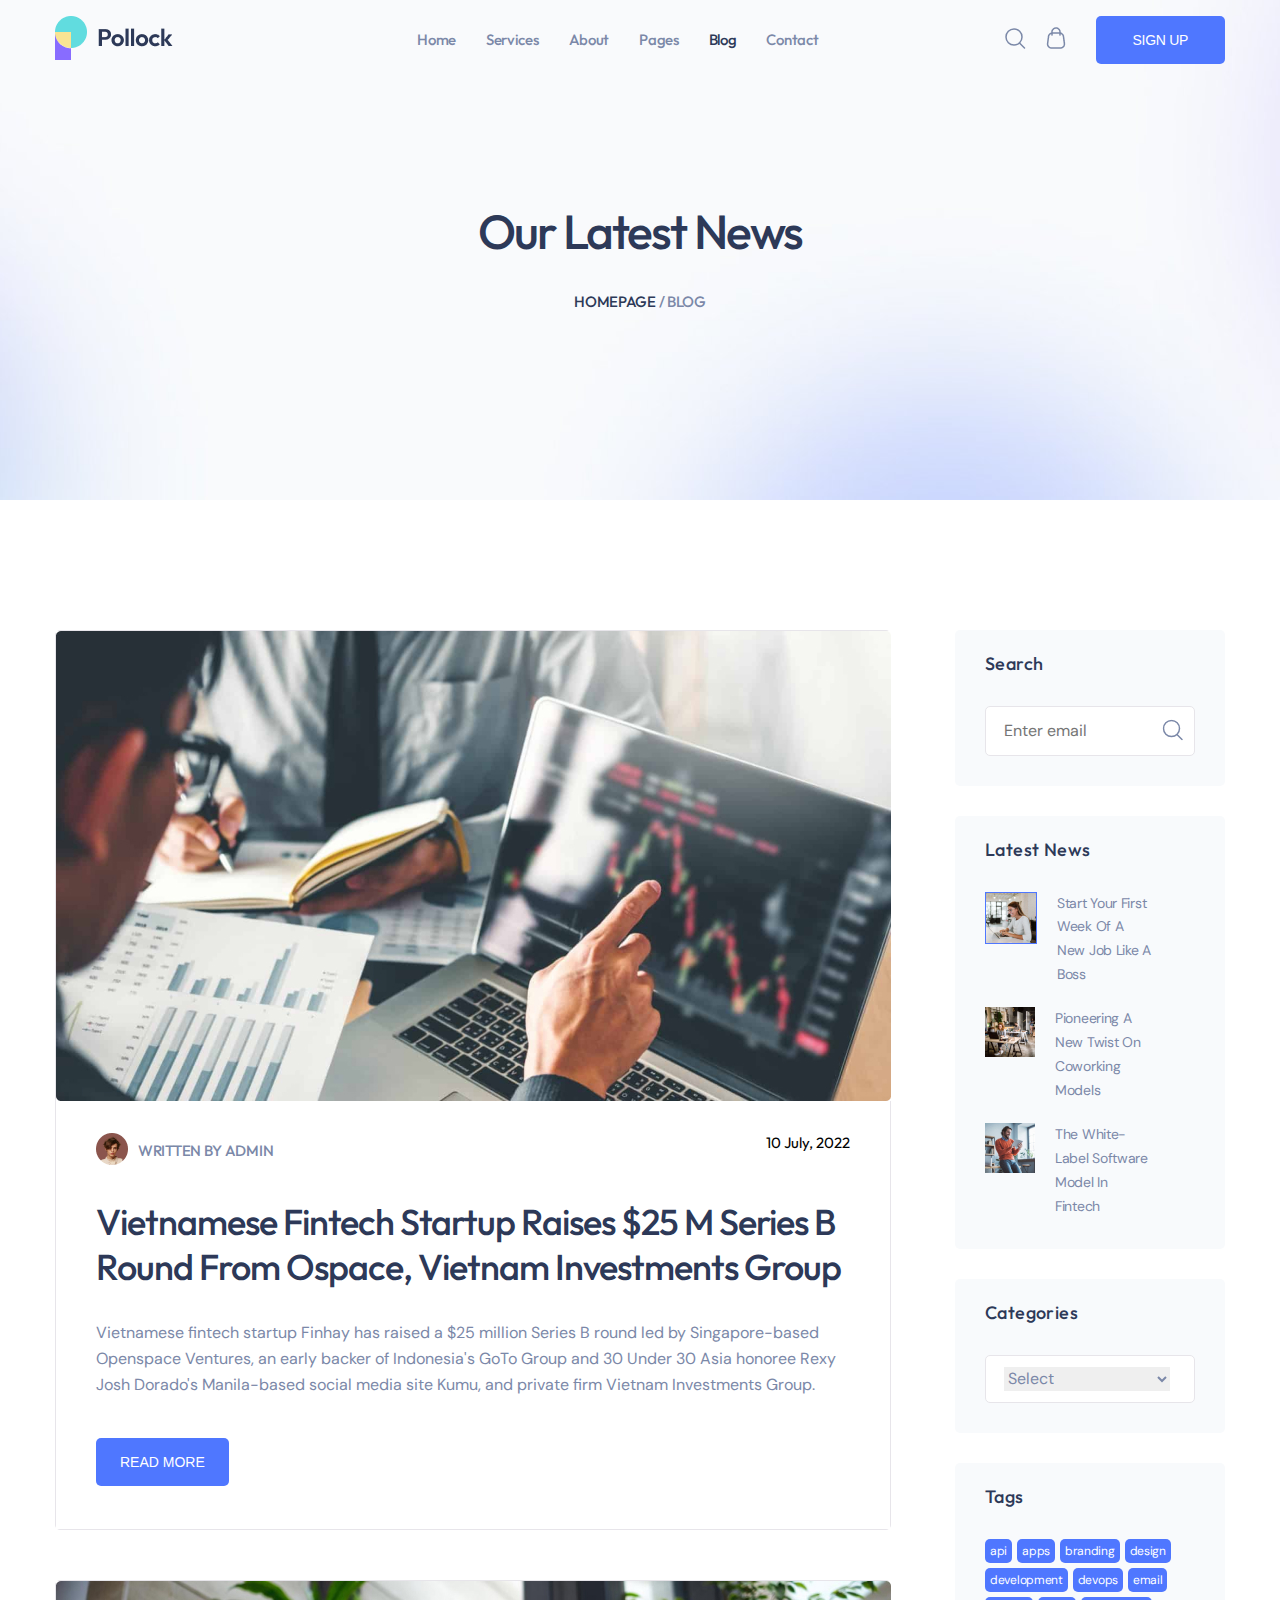
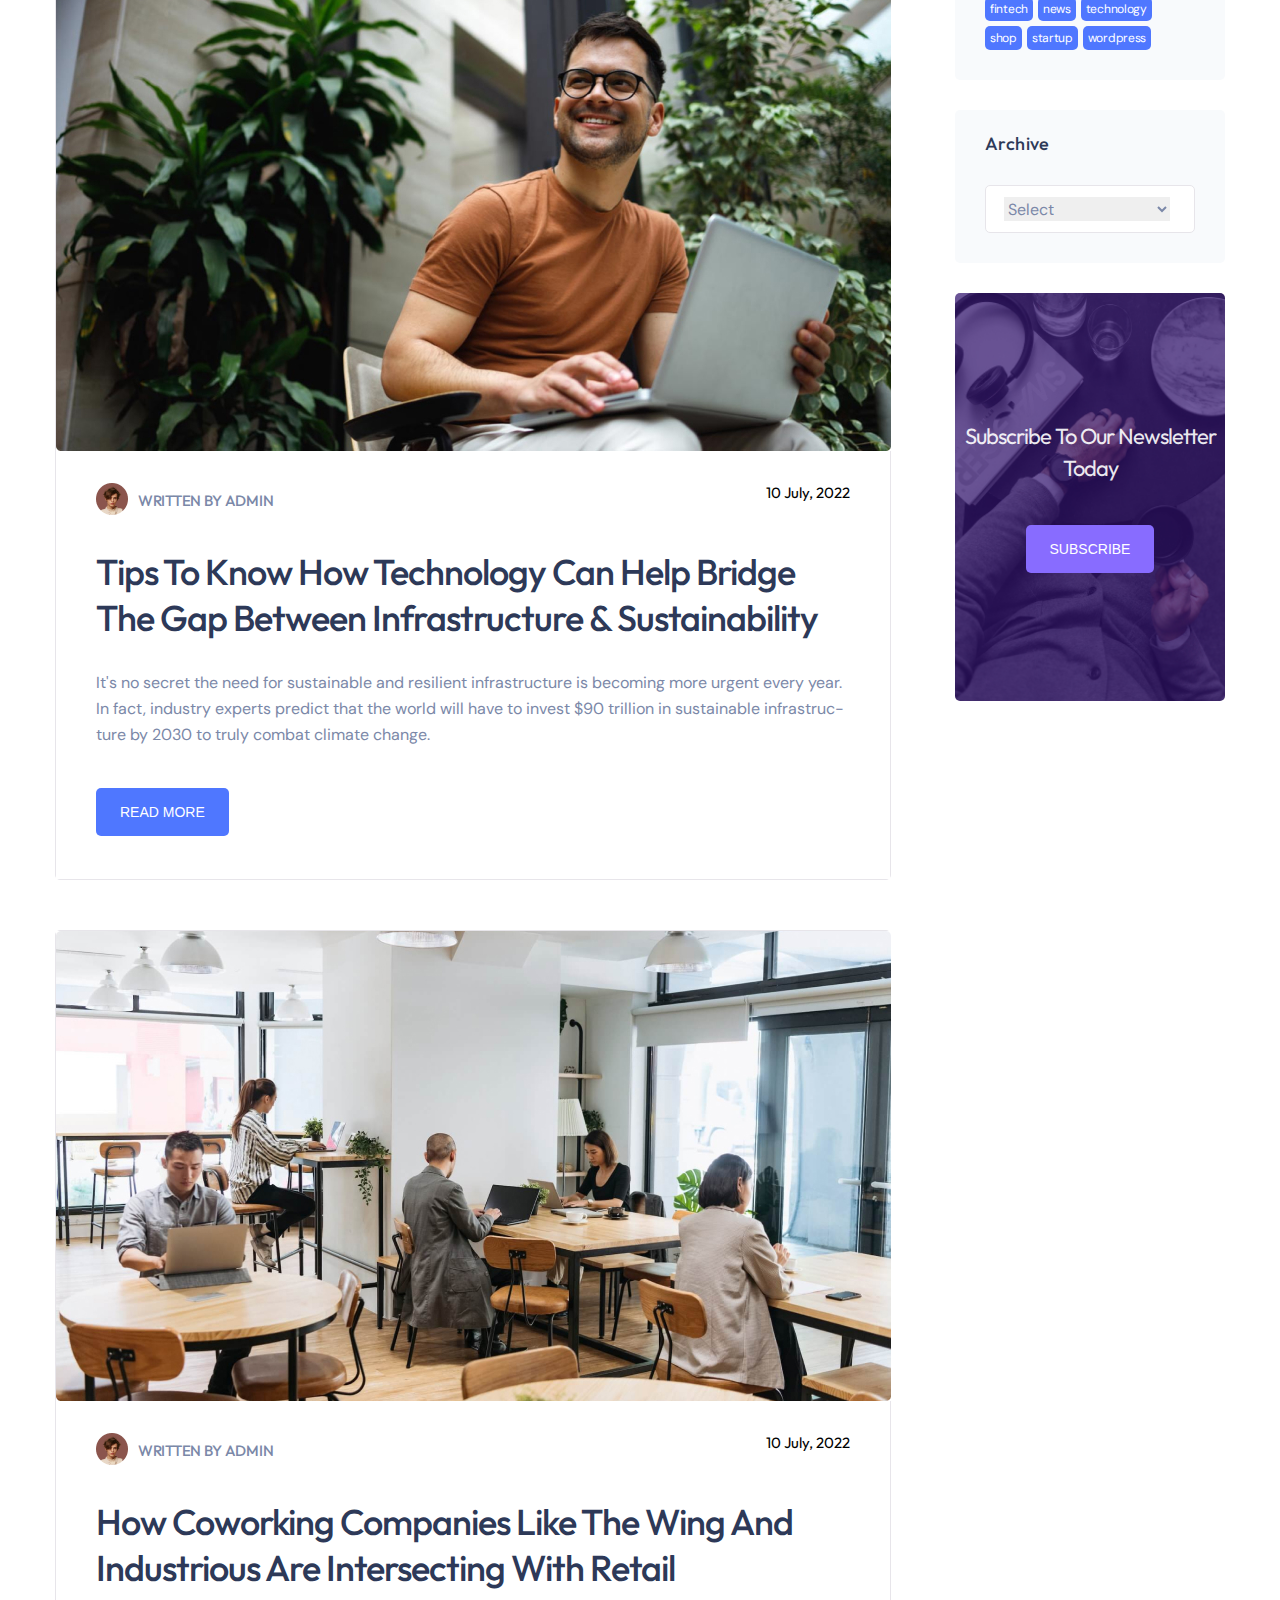
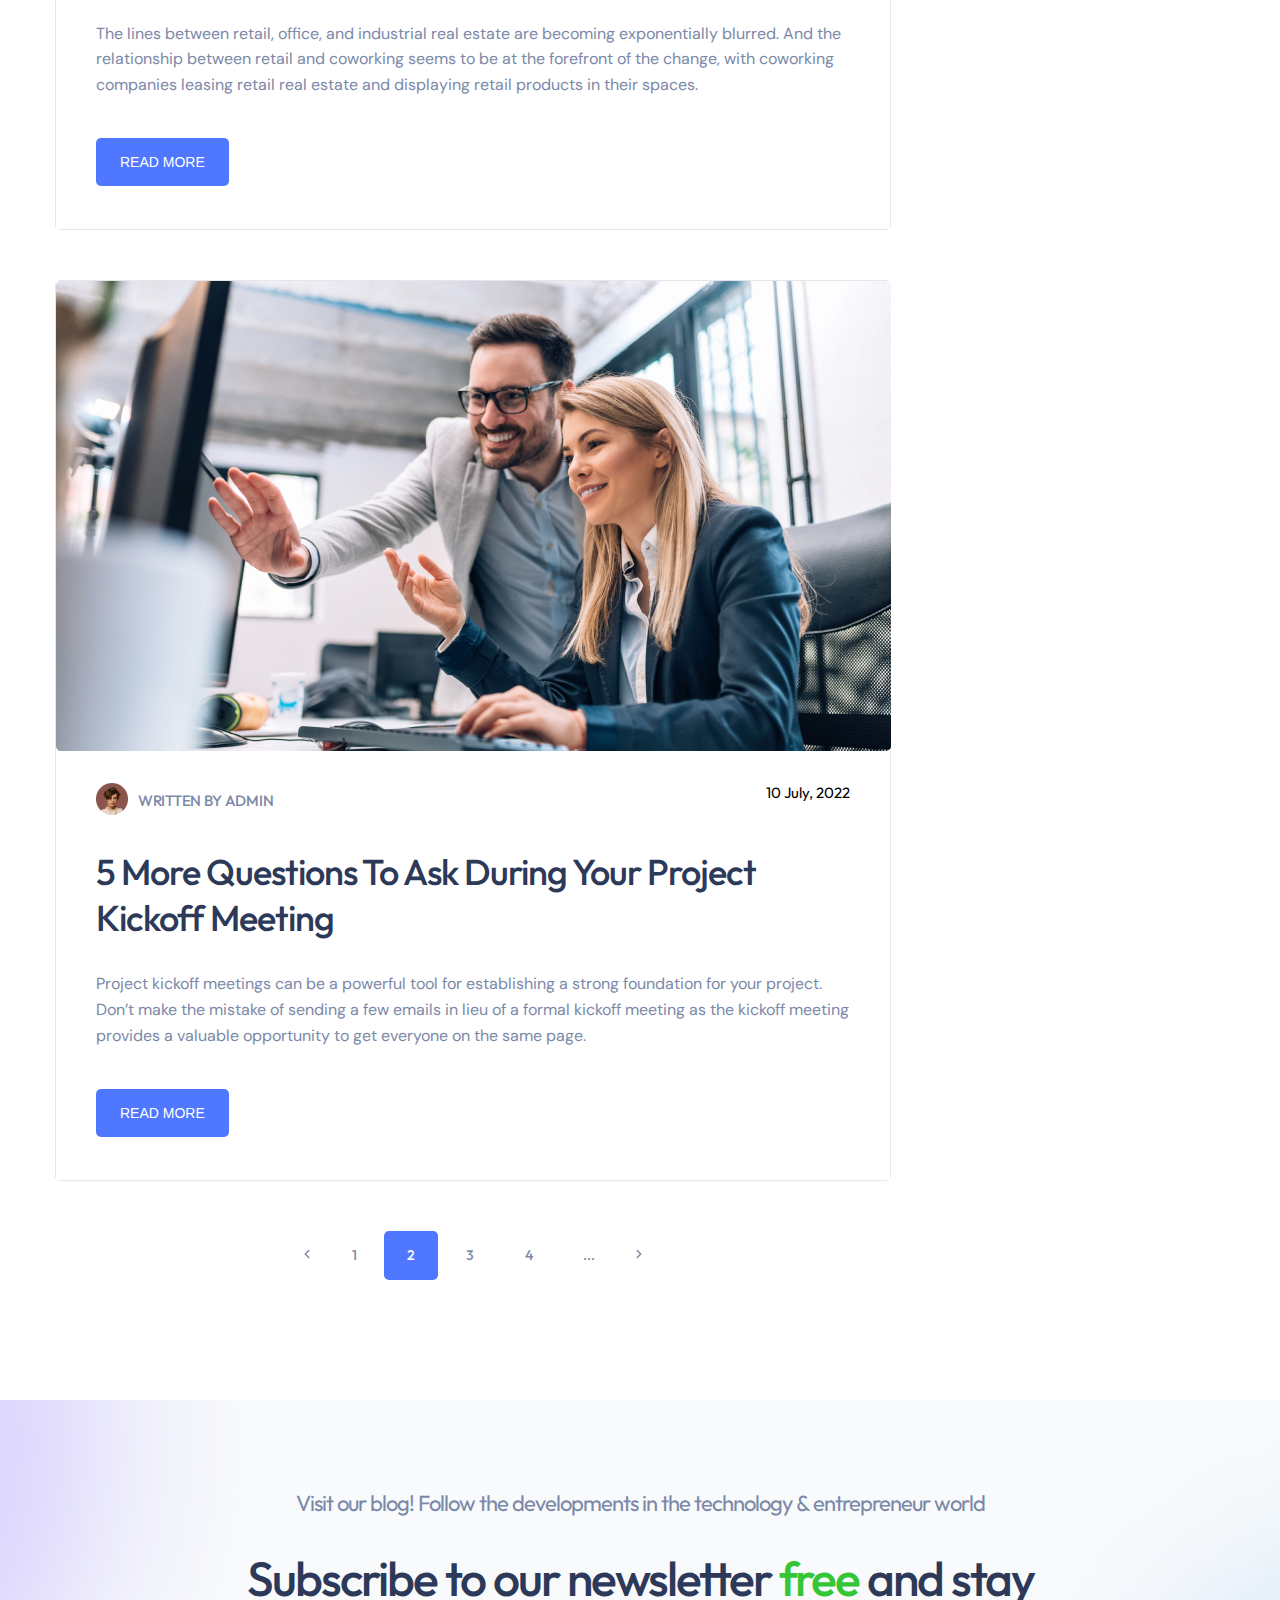
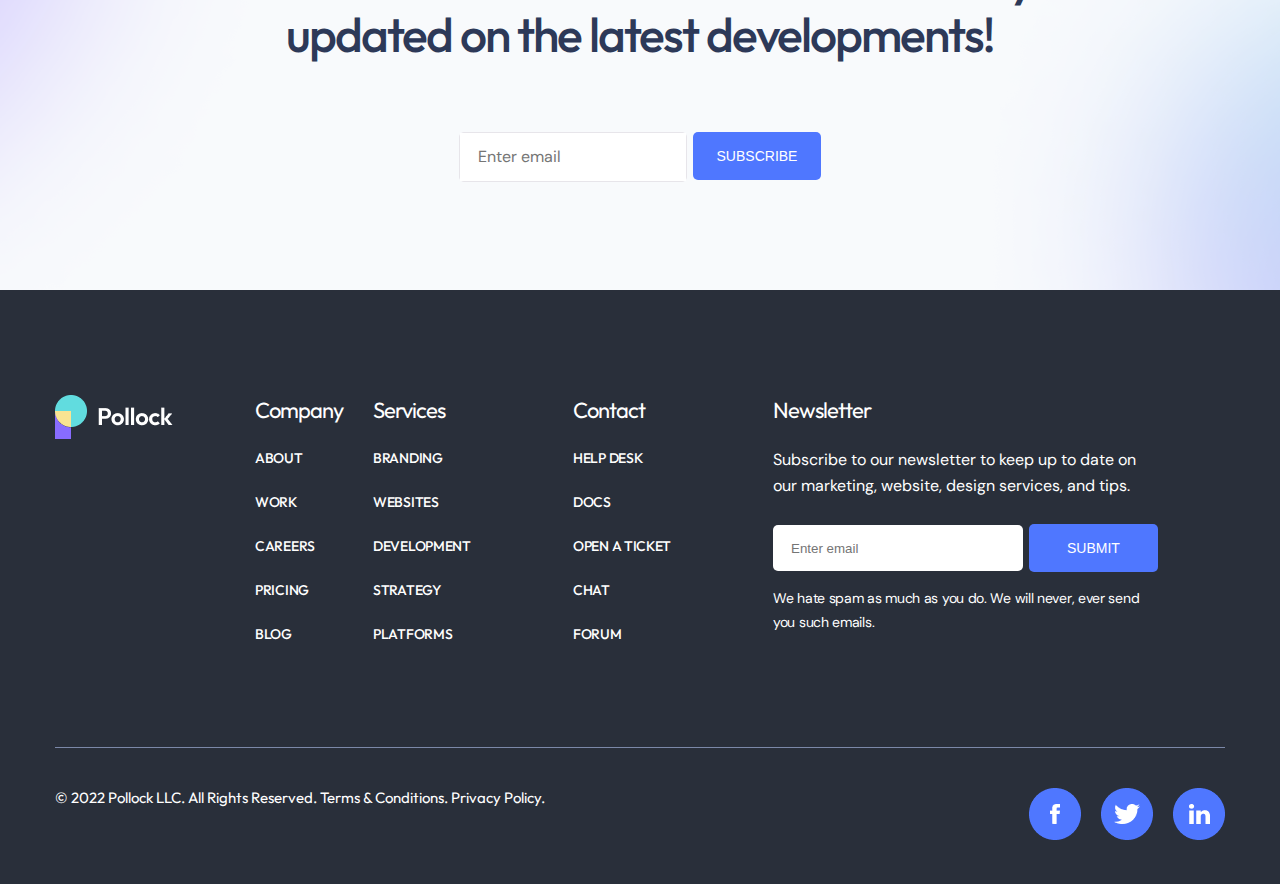
==== commit 091a93e0: "update" ====
--- a/public/blogPage.html
+++ b/public/blogPage.html
@@ -15,7 +15,7 @@
   <body>
     <div class="app">
       <div class="app-container">
-        <div style="background: url(../images/BG.jpg) no-repeat left bottom">
+        <div style="background: url(../images/BG.jpg) no-repeat center">
           <header class="header">
             <div class="header__container container">
               <div class="header__logo">
@@ -82,9 +82,7 @@
 
           <section class="banner container">
             <div class="banner__content">
-              <h1 class="banner__content-title heading heading--lg">
-                Our Latest News
-              </h1>
+              <h1 class="heading heading--lg">Our Latest News</h1>
               <div class="banner__content-page">
                 <p><span>Homepage</span> / Blog</p>
               </div>
@@ -98,7 +96,9 @@
               <div class="post-container">
                 <div class="post-item">
                   <div class="post-item__img">
-                    <img src="../images/post-img1.jpg" alt="post-img" />
+                    <a href="#"
+                      ><img src="../images/post-img1.jpg" alt="post-img"
+                    /></a>
                   </div>
 
                   <div class="post-item__content">
@@ -117,11 +117,13 @@
                       <div class="post-info__date">10 July, 2022</div>
                     </div>
 
-                    <h2 class="post-title">
-                      Vietnamese Fintech Startup Raises $25 M Series B Round
-                      From Ospace, Vietnam Investments Group
+                    <h2 class="post-item__title">
+                      <a href="#">
+                        Vietnamese Fintech Startup Raises $25 M Series B Round
+                        From Ospace, Vietnam Investments Group
+                      </a>
                     </h2>
-                    <div class="post-description">
+                    <div class="post-item__description">
                       <p>
                         Vietnamese fintech startup Finhay has raised a $25
                         million Series B round led by Singapore-based Openspace
@@ -131,15 +133,21 @@
                         Investments Group.
                       </p>
                     </div>
-                    <div class="post-btn">
-                      <button class="btn btn-md btn-primary">Read more</button>
+                    <div class="post-item__btn">
+                      <a href="#"
+                        ><button class="btn btn-md btn-primary">
+                          Read more
+                        </button></a
+                      >
                     </div>
                   </div>
                 </div>
 
                 <div class="post-item">
                   <div class="post-item__img">
-                    <img src="../images/post-img2.jpg" alt="post-img" />
+                    <a href="#"
+                      ><img src="../images/post-img2.jpg" alt="post-img"
+                    /></a>
                   </div>
 
                   <div class="post-item__content">
@@ -158,11 +166,13 @@
                       <div class="post-info__date">10 July, 2022</div>
                     </div>
 
-                    <h2 class="post-title">
-                      Tips To Know How Technology Can Help Bridge The Gap
-                      Between Infrastructure & Sustainability
+                    <h2 class="post-item__title">
+                      <a href="#">
+                        Tips To Know How Technology Can Help Bridge The Gap
+                        Between Infrastructure & Sustainability
+                      </a>
                     </h2>
-                    <div class="post-description">
+                    <div class="post-item__description">
                       <p>
                         It's no secret the need for sustainable and resilient
                         infrastructure is becoming more urgent every year. In
@@ -171,15 +181,21 @@
                         2030 to truly combat climate change.
                       </p>
                     </div>
-                    <div class="post-btn">
-                      <button class="btn btn-md btn-primary">Read more</button>
+                    <div class="post-item__btn">
+                      <a href="#"
+                        ><button class="btn btn-md btn-primary">
+                          Read more
+                        </button></a
+                      >
                     </div>
                   </div>
                 </div>
 
                 <div class="post-item">
                   <div class="post-item__img">
-                    <img src="../images/post-img3.jpg" alt="post-img" />
+                    <a href="#"
+                      ><img src="../images/post-img3.jpg" alt="post-img"
+                    /></a>
                   </div>
 
                   <div class="post-item__content">
@@ -198,11 +214,13 @@
                       <div class="post-info__date">10 July, 2022</div>
                     </div>
 
-                    <h2 class="post-title">
-                      How Coworking Companies Like The Wing And Industrious Are
-                      Intersecting With Retail
+                    <h2 class="post-item__title">
+                      <a href="#">
+                        How Coworking Companies Like The Wing And Industrious
+                        Are Intersecting With Retail
+                      </a>
                     </h2>
-                    <div class="post-description">
+                    <div class="post-item__description">
                       <p>
                         The lines between retail, office, and industrial real
                         estate are becoming exponentially blurred. And the
@@ -212,15 +230,21 @@
                         products in their spaces.
                       </p>
                     </div>
-                    <div class="post-btn">
-                      <button class="btn btn-md btn-primary">Read more</button>
+                    <div class="post-item__btn">
+                      <a href="#"
+                        ><button class="btn btn-md btn-primary">
+                          Read more
+                        </button></a
+                      >
                     </div>
                   </div>
                 </div>
 
                 <div class="post-item">
                   <div class="post-item__img">
-                    <img src="../images/post-img4.jpg" alt="post-img" />
+                    <a href="#"
+                      ><img src="../images/post-img4.jpg" alt="post-img"
+                    /></a>
                   </div>
 
                   <div class="post-item__content">
@@ -239,11 +263,13 @@
                       <div class="post-info__date">10 July, 2022</div>
                     </div>
 
-                    <h2 class="post-title">
-                      5 More Questions To Ask During Your Project Kickoff
-                      Meeting
+                    <h2 class="post-item__title">
+                      <a href="#">
+                        5 More Questions To Ask During Your Project Kickoff
+                        Meeting
+                      </a>
                     </h2>
-                    <div class="post-description">
+                    <div class="post-item__description">
                       <p>
                         Project kickoff meetings can be a powerful tool for
                         establishing a strong foundation for your project. Don’t
@@ -252,14 +278,18 @@
                         valuable opportunity to get everyone on the same page.
                       </p>
                     </div>
-                    <div class="post-btn">
-                      <button class="btn btn-md btn-primary">Read more</button>
+                    <div class="post-item__btn">
+                      <a href="#"
+                        ><button class="btn btn-md btn-primary">
+                          Read more
+                        </button></a
+                      >
                     </div>
                   </div>
                 </div>
 
                 <div class="pagination">
-                  <div class="pagination-arrow__left">
+                  <div class="pagination__arrow-left">
                     <svg
                       xmlns="http://www.w3.org/2000/svg"
                       width="14"
@@ -277,13 +307,13 @@
                     </svg>
                   </div>
 
-                  <div class="pagination-item">1</div>
-                  <div class="pagination-item pagination-active">2</div>
-                  <div class="pagination-item">3</div>
-                  <div class="pagination-item">4</div>
-                  <div class="pagination-item">...</div>
-
-                  <div class="pagination-arrow__right">
+                  <div class="pagination__item">1</div>
+                  <div class="pagination__item pagination--active">2</div>
+                  <div class="pagination__item">3</div>
+                  <div class="pagination__item">4</div>
+                  <div class="pagination__item">...</div>
+
+                  <div class="pagination__arrow-right">
                     <svg
                       xmlns="http://www.w3.org/2000/svg"
                       width="14"
@@ -306,79 +336,104 @@
 
             <div class="blogsidebar col" style="--col-lg: 3">
               <div class="blogsidebar-item">
-                <div class="blogsidebar-item__search">
-                  <h2 class="blogsidebar-item__search-title">Search</h2>
-                  <div class="blogsidebar-item__search-box">
-                    <div class="blogsidebar-item__search-input">
-                      <input type="text" placeholder="Enter email" />
-                    </div>
-                    <div class="blogsidebar-item__search-icon">
-                      <svg
-                        xmlns="http://www.w3.org/2000/svg"
-                        width="21"
-                        height="21"
-                        viewBox="0 0 21 21"
-                        fill="none"
-                      >
-                        <circle
-                          cx="9"
-                          cy="9"
-                          r="8"
-                          stroke="#7B88A8"
-                          stroke-width="1.5"
-                          stroke-linecap="round"
-                          stroke-linejoin="round"
-                        />
-                        <path
-                          d="M14.5 14.958L19.5 19.958"
-                          stroke="#7B88A8"
-                          stroke-width="1.5"
-                          stroke-linecap="round"
-                          stroke-linejoin="round"
-                        />
-                      </svg>
-                    </div>
+                <h2 class="blogsidebar-item__search-title">Search</h2>
+                <div class="blogsidebar-item__search-box">
+                  <div class="blogsidebar-item__search-input">
+                    <input type="text" placeholder="Enter email" />
+                  </div>
+                  <div class="blogsidebar-item__search-icon">
+                    <svg
+                      xmlns="http://www.w3.org/2000/svg"
+                      width="21"
+                      height="21"
+                      viewBox="0 0 21 21"
+                      fill="none"
+                    >
+                      <circle
+                        cx="9"
+                        cy="9"
+                        r="8"
+                        stroke="#7B88A8"
+                        stroke-width="1.5"
+                        stroke-linecap="round"
+                        stroke-linejoin="round"
+                      />
+                      <path
+                        d="M14.5 14.958L19.5 19.958"
+                        stroke="#7B88A8"
+                        stroke-width="1.5"
+                        stroke-linecap="round"
+                        stroke-linejoin="round"
+                      />
+                    </svg>
                   </div>
                 </div>
               </div>
               <div class="blogsidebar-item">
-                <div class="blogsidebar-news">
-                  <h2 class="blogsidebar-news__title">Latest News</h2>
-
-                  <div class="blogsidebar-news__item">
-                    <div
-                      class="blogsidebar-news__item-img blogsidebar-news__item-img-active"
-                    >
-                      <img src="../images/news-img1.jpg" alt="news-img" />
-                    </div>
-                    <div class="blogsidebar-news__item-title">
-                      <p>Start Your First Week Of A New Job Like A Boss</p>
-                    </div>
-                  </div>
-
-                  <div class="blogsidebar-news__item">
-                    <div class="blogsidebar-news__item-img">
-                      <img src="../images/news-img2.jpg" alt="news-img" />
-                    </div>
-                    <div class="blogsidebar-news__item-title">
-                      <p>Pioneering A New Twist On Coworking Models</p>
-                    </div>
-                  </div>
-
-                  <div class="blogsidebar-news__item">
-                    <div class="blogsidebar-news__item-img">
-                      <img src="../images/news-img3.jpg" alt="news-img" />
-                    </div>
-                    <div class="blogsidebar-news__item-title">
-                      <p>The White-Label Software Model In Fintech</p>
-                    </div>
+                <h2 class="blogsidebar-news__title">Latest News</h2>
+
+                <div class="blogsidebar-news__item">
+                  <div
+                    class="blogsidebar-news__item-img blogsidebar-news__item-img-active"
+                  >
+                    <img src="../images/news-img1.jpg" alt="news-img" />
+                  </div>
+                  <div class="blogsidebar-news__item-title">
+                    <p>Start Your First Week Of A New Job Like A Boss</p>
+                  </div>
+                </div>
+
+                <div class="blogsidebar-news__item">
+                  <div class="blogsidebar-news__item-img">
+                    <img src="../images/news-img2.jpg" alt="news-img" />
+                  </div>
+                  <div class="blogsidebar-news__item-title">
+                    <p>Pioneering A New Twist On Coworking Models</p>
+                  </div>
+                </div>
+
+                <div class="blogsidebar-news__item">
+                  <div class="blogsidebar-news__item-img">
+                    <img src="../images/news-img3.jpg" alt="news-img" />
+                  </div>
+                  <div class="blogsidebar-news__item-title">
+                    <p>The White-Label Software Model In Fintech</p>
                   </div>
                 </div>
               </div>
 
               <div class="blogsidebar-item">
-                <div class="blogsidebar-category">
-                  <h2 class="blogsidebar-category__title">Categories</h2>
+                <h2 class="blogsidebar-category__title">Categories</h2>
+                <div class="blogsidebar-select">
+                  <select>
+                    <option>Select</option>
+                  </select>
+                </div>
+              </div>
+
+              <div class="blogsidebar-item">
+                <h2 class="blogsidebar-tags__title">Tags</h2>
+
+                <div class="blogsidebar-tags__list">
+                  <div class="blogsidebar-tags__item">api</div>
+                  <div class="blogsidebar-tags__item">apps</div>
+                  <div class="blogsidebar-tags__item">branding</div>
+                  <div class="blogsidebar-tags__item">design</div>
+                  <div class="blogsidebar-tags__item">development</div>
+                  <div class="blogsidebar-tags__item">devops</div>
+                  <div class="blogsidebar-tags__item">email</div>
+                  <div class="blogsidebar-tags__item">fintech</div>
+                  <div class="blogsidebar-tags__item">news</div>
+                  <div class="blogsidebar-tags__item">technology</div>
+                  <div class="blogsidebar-tags__item">shop</div>
+                  <div class="blogsidebar-tags__item">startup</div>
+                  <div class="blogsidebar-tags__item">wordpress</div>
+                </div>
+              </div>
+
+              <div class="blogsidebar-item">
+                <div class="blogsidebar-archive">
+                  <h2 class="blogsidebar-archive__title">Archive</h2>
                   <div class="blogsidebar-select">
                     <select>
                       <option>Select</option>
@@ -387,58 +442,19 @@
                 </div>
               </div>
 
-              <div class="blogsidebar-item">
-                <div class="blogsidebar-tags">
-                  <h2 class="blogsidebar-tags__title">Tags</h2>
-
-                  <div class="blogsidebar-tags__list">
-                    <div class="blogsidebar-tags__item">api</div>
-                    <div class="blogsidebar-tags__item">apps</div>
-                    <div class="blogsidebar-tags__item">branding</div>
-                    <div class="blogsidebar-tags__item">design</div>
-                    <div class="blogsidebar-tags__item">development</div>
-                    <div class="blogsidebar-tags__item">devops</div>
-                    <div class="blogsidebar-tags__item">email</div>
-                    <div class="blogsidebar-tags__item">fintech</div>
-                    <div class="blogsidebar-tags__item">news</div>
-                    <div class="blogsidebar-tags__item">technology</div>
-                    <div class="blogsidebar-tags__item">shop</div>
-                    <div class="blogsidebar-tags__item">startup</div>
-                    <div class="blogsidebar-tags__item">wordpress</div>
-                  </div>
-                  <div></div>
-                </div>
-              </div>
-
-              <div class="blogsidebar-item">
-                <div class="blogsidebar-archive">
-                  <h2 class="blogsidebar-category__title">Archive</h2>
-                  <div class="blogsidebar-select">
-                    <select>
-                      <option>Select</option>
-                    </select>
-                  </div>
-                </div>
-              </div>
-
-              <div class="blogsidebar-item">
-                <div class="blogsidebar-subscribe">
-                  <h2 class="blogsidebar-subscribe__title">
-                    Subscribe To Our Newsletter Today
-                  </h2>
-                  <div class="blogsidebar-subscribe__btn">
-                    <button class="btn btn-primary btn-md">Subscribe</button>
-                  </div>
+              <div class="blogsidebar-subscribe">
+                <h2 class="blogsidebar-subscribe__title">
+                  Subscribe To Our Newsletter Today
+                </h2>
+                <div class="blogsidebar-subscribe__btn">
+                  <button class="btn btn-primary btn-md">Subscribe</button>
                 </div>
               </div>
             </div>
           </div>
         </div>
 
-        <div
-          div
-          style="background: url(../images/BG.jpg) no-repeat left bottom"
-        >
+        <div div style="background: url(../images/BgBlog.png) no-repeat center">
           <div class="blog-subscribe container">
             <div class="blog-subscribe__description">
               Visit our blog! Follow the developments in the technology &
--- a/styles.css
+++ b/styles.css
@@ -124,6 +124,10 @@
   padding-bottom: 512px;
 }
 
+.hero__container {
+  position: relative;
+}
+
 .hero__content {
   display: flex;
   flex-direction: column;
@@ -131,7 +135,7 @@
 }
 
 .hero__content-title {
-  padding: 0 250px;
+  padding: 0 200px;
   font-size: 72px;
   font-style: normal;
   font-weight: 500;
@@ -143,20 +147,18 @@
 
 .hero__content-description {
   margin-top: 39px;
-  max-width: 48%;
-}
-.hero__content-description p {
+  padding: 0 320px;
   font-size: 18px;
   font-weight: 400;
   line-height: 155.556%;
-  letter-spacing: -0.3;
+  letter-spacing: -0.3px;
   font-family: "DM Sans", sans-serif;
   color: var(--sub-text-color);
   text-align: center;
 }
 
 .hero__booking {
-  margin-top: 70px;
+  margin-top: 40px;
   display: flex;
   align-items: center;
 }
@@ -186,23 +188,23 @@
 
 .hero__imgs .hero__img-1 {
   position: absolute;
-  top: 357px;
-  left: 220px;
+  top: 160px;
+  left: -126px;
 }
 .hero__imgs .hero__img-2 {
   position: absolute;
-  top: 299px;
-  right: 134px;
+  top: 114px;
+  right: -196px;
 }
 .hero__imgs .hero__img-3 {
   position: absolute;
-  top: 680px;
-  left: 584px;
+  top: 490px;
+  left: 240px;
 }
 .hero__imgs .hero__img-4 {
   position: absolute;
-  top: 469px;
-  right: 418px;
+  top: 310px;
+  right: 70px;
 }
 .hero__imgs .hero__img-item {
   position: relative;
@@ -1135,10 +1137,6 @@
   gap: 30px;
 }
 
-.banner__content-title {
-  letter-spacing: -2px;
-}
-
 .banner__content-page {
   color: var(--sub-text-color);
 }
@@ -1197,16 +1195,19 @@
   text-transform: uppercase;
 }
 
-.post-title {
+.post-item__title {
   font-size: 36px;
   font-style: normal;
   font-weight: 500;
   line-height: 127.778%; /* 127.778% */
   letter-spacing: -1px;
-  color: var(--text-color);
-}
-
-.post-description {
+}
+.post-item__title a {
+  color: var(--text-color);
+  text-decoration: none;
+}
+
+.post-item__description {
   font-family: "DM Sans", sans-serif;
   font-size: 16px;
   font-style: normal;
@@ -1215,7 +1216,7 @@
   color: var(--sub-text-color);
 }
 
-.post-btn {
+.post-item__btn {
   padding: 10px 0 43px;
 }
 
@@ -1228,15 +1229,15 @@
   gap: 5px;
 }
 
-.pagination-arrow__right {
+.pagination__arrow-right {
   padding-left: 10px;
 }
 
-.pagination-arrow__left {
+.pagination__arrow-left {
   padding-right: 10px;
 }
 
-.pagination-item {
+.pagination__item {
   font-size: 14px;
   font-style: normal;
   font-weight: 500;
@@ -1245,14 +1246,14 @@
   text-transform: uppercase;
   padding: 13px 23px;
 }
-.pagination-item:hover {
+.pagination__item:hover {
   color: #fff;
   background-color: var(--primary-color);
   border-radius: 5px;
   cursor: pointer;
 }
 
-.pagination-active {
+.pagination--active {
   color: #fff;
   background-color: var(--primary-color);
   border-radius: 5px;
@@ -1273,9 +1274,6 @@
 .blogsidebar-item {
   border-radius: 5px;
   background: var(--bgbg-light);
-}
-
-.blogsidebar-item__search {
   padding: 20px 30px 30px;
 }
 
@@ -1317,10 +1315,6 @@
   transform: translate(-50%, 50%);
 }
 
-.blogsidebar-news {
-  padding: 20px 30px 30px;
-}
-
 .blogsidebar-news__title {
   font-size: 18px;
   font-style: normal;
@@ -1353,10 +1347,6 @@
   letter-spacing: -0.3px;
   color: var(--sub-text-color);
   padding-right: 40px;
-}
-
-.blogsidebar-category {
-  padding: 20px 30px 30px;
 }
 
 .blogsidebar-category__title {
@@ -1388,10 +1378,6 @@
   color: var(--sub-text-color);
 }
 
-.blogsidebar-tags {
-  padding: 20px 30px 30px;
-}
-
 .blogsidebar-tags__title {
   font-size: 18px;
   font-style: normal;
@@ -1422,8 +1408,14 @@
   border-radius: 5px;
 }
 
-.blogsidebar-archive {
-  padding: 20px 30px 30px;
+.blogsidebar-archive__title {
+  font-size: 18px;
+  font-style: normal;
+  font-weight: 500;
+  line-height: 155.556%; /* 155.556% */
+  letter-spacing: 0.4px;
+  color: var(--text-color);
+  padding-bottom: 28px;
 }
 
 .blogsidebar-subscribe {
@@ -1564,6 +1556,8 @@
   justify-content: space-between;
   padding-bottom: 18px;
   margin-right: 2px;
+  margin-bottom: 10px;
+  border-bottom: 1px solid var(--lines-gray-line);
 }
 
 .shopsidebar-item__heading-title {
@@ -1577,6 +1571,9 @@
 
 .shopsidebar-item__topic {
   padding: 10px 0;
+}
+
+.shopsidebar-item__topic-heading {
   display: flex;
   align-items: center;
   gap: 10px;
@@ -1681,6 +1678,8 @@
   justify-content: space-between;
   align-items: center;
   padding-bottom: 10px;
+  margin-bottom: 10px;
+  border-bottom: 1px solid var(--lines-gray-line);
 }
 
 .product-heading__title {
@@ -1743,9 +1742,6 @@
 .checkbox {
   width: 15px;
   height: 15px;
-}
-
-.unchecked {
   background: var(--lines-gray-line);
 }
 
@@ -1756,13 +1752,12 @@
   background-position: center;
 }
 
-.divide {
-  border: 1px solid var(--lines-gray-line);
-  margin-bottom: 10px;
-}
-
 .color-gray {
   color: var(--sub-text-color);
 }
 
+.hidden {
+  display: none;
+}
+
 /*# sourceMappingURL=styles.css.map */
